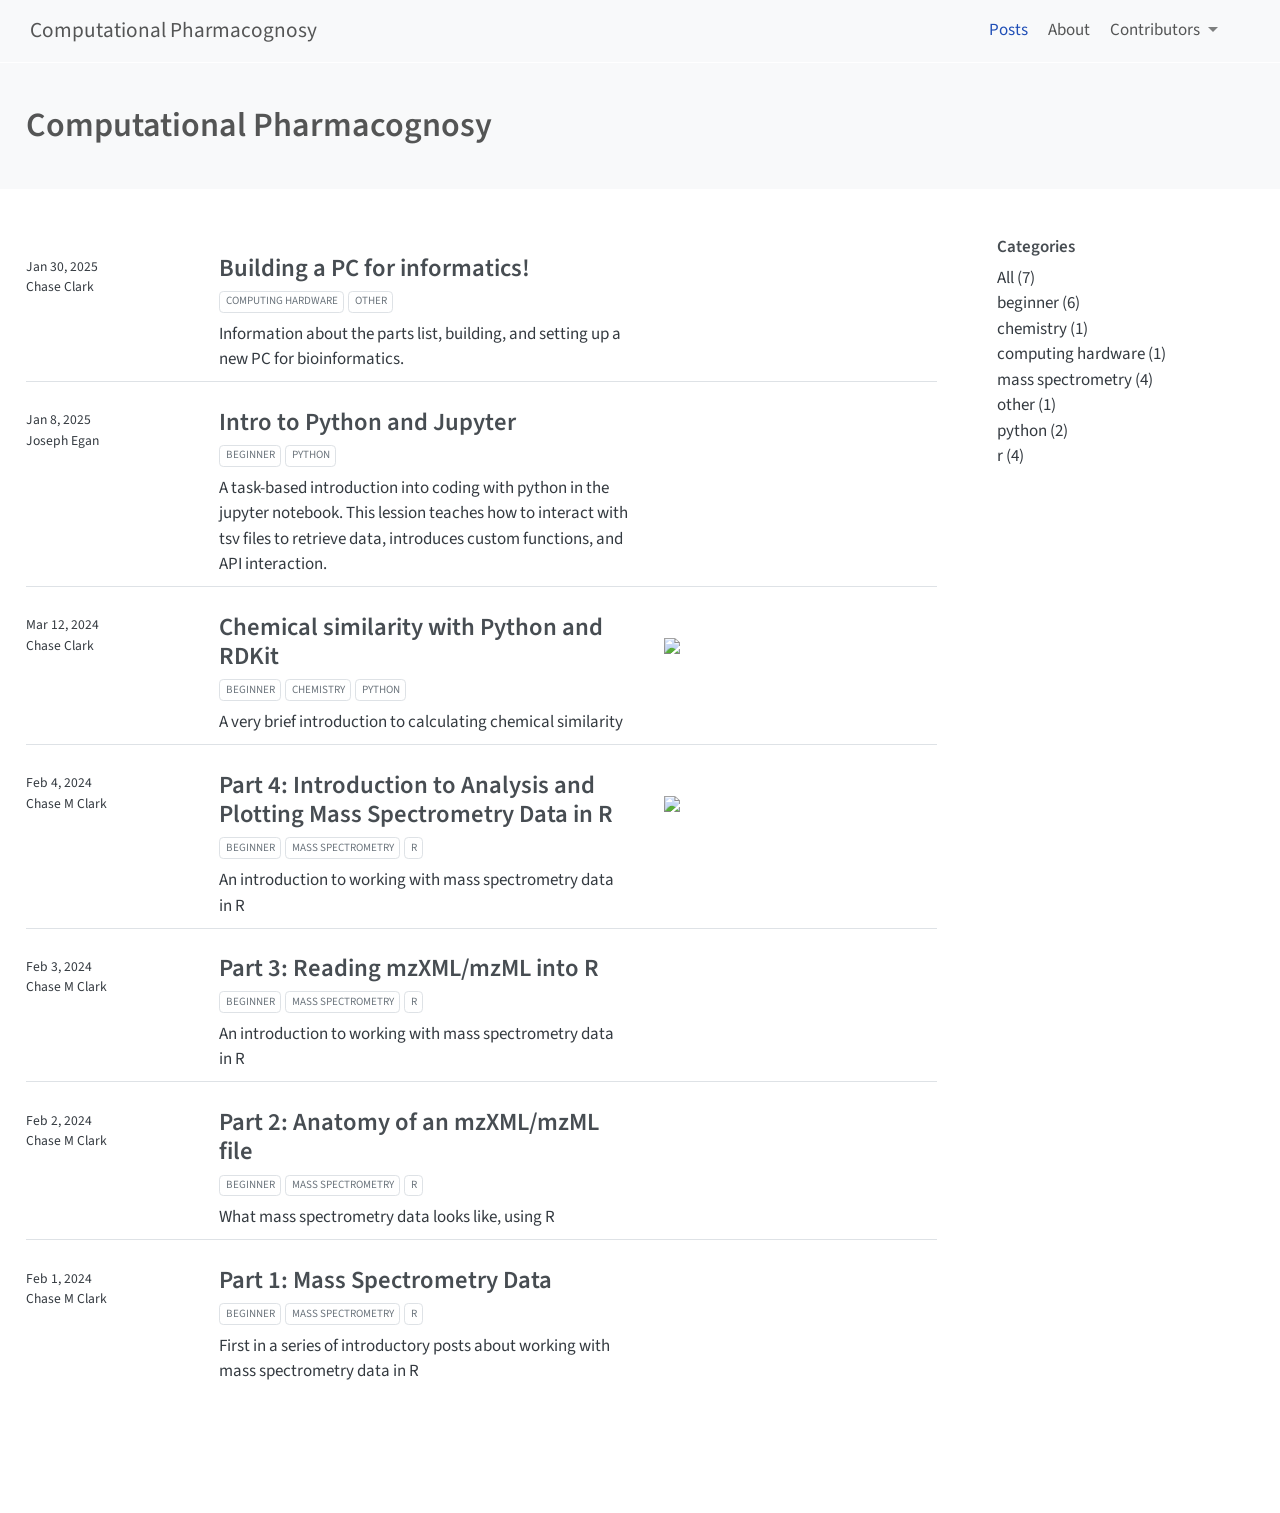
==== index.html @ 0aabd6f5 "Built site for gh-pages" ====
<!DOCTYPE html>
<html xmlns="http://www.w3.org/1999/xhtml" lang="en" xml:lang="en"><head>

<meta charset="utf-8">
<meta name="generator" content="quarto-1.4.533">

<meta name="viewport" content="width=device-width, initial-scale=1.0, user-scalable=yes">


<title>Computational Pharmacognosy</title>
<style>
code{white-space: pre-wrap;}
span.smallcaps{font-variant: small-caps;}
div.columns{display: flex; gap: min(4vw, 1.5em);}
div.column{flex: auto; overflow-x: auto;}
div.hanging-indent{margin-left: 1.5em; text-indent: -1.5em;}
ul.task-list{list-style: none;}
ul.task-list li input[type="checkbox"] {
  width: 0.8em;
  margin: 0 0.8em 0.2em -1em; /* quarto-specific, see https://github.com/quarto-dev/quarto-cli/issues/4556 */ 
  vertical-align: middle;
}
</style>


<script src="site_libs/quarto-nav/quarto-nav.js"></script>
<script src="site_libs/quarto-nav/headroom.min.js"></script>
<script src="site_libs/clipboard/clipboard.min.js"></script>
<script src="site_libs/quarto-search/autocomplete.umd.js"></script>
<script src="site_libs/quarto-search/fuse.min.js"></script>
<script src="site_libs/quarto-search/quarto-search.js"></script>
<meta name="quarto:offset" content="./">
<script src="site_libs/quarto-listing/list.min.js"></script>
<script src="site_libs/quarto-listing/quarto-listing.js"></script>
<script src="site_libs/quarto-html/quarto.js"></script>
<script src="site_libs/quarto-html/popper.min.js"></script>
<script src="site_libs/quarto-html/tippy.umd.min.js"></script>
<script src="site_libs/quarto-html/anchor.min.js"></script>
<link href="site_libs/quarto-html/tippy.css" rel="stylesheet">
<link href="site_libs/quarto-html/quarto-syntax-highlighting.css" rel="stylesheet" id="quarto-text-highlighting-styles">
<script src="site_libs/bootstrap/bootstrap.min.js"></script>
<link href="site_libs/bootstrap/bootstrap-icons.css" rel="stylesheet">
<link href="site_libs/bootstrap/bootstrap.min.css" rel="stylesheet" id="quarto-bootstrap" data-mode="light">
<script id="quarto-search-options" type="application/json">{
  "location": "navbar",
  "copy-button": false,
  "collapse-after": 3,
  "panel-placement": "end",
  "type": "overlay",
  "limit": 50,
  "keyboard-shortcut": [
    "f",
    "/",
    "s"
  ],
  "show-item-context": false,
  "language": {
    "search-no-results-text": "No results",
    "search-matching-documents-text": "matching documents",
    "search-copy-link-title": "Copy link to search",
    "search-hide-matches-text": "Hide additional matches",
    "search-more-match-text": "more match in this document",
    "search-more-matches-text": "more matches in this document",
    "search-clear-button-title": "Clear",
    "search-text-placeholder": "",
    "search-detached-cancel-button-title": "Cancel",
    "search-submit-button-title": "Submit",
    "search-label": "Search"
  }
}</script>
<script>

  window.document.addEventListener("DOMContentLoaded", function (_event) {
    const listingTargetEl = window.document.querySelector('#listing-listing .list');
    if (!listingTargetEl) {
      // No listing discovered, do not attach.
      return; 
    }

    const options = {
      valueNames: ['listing-date','listing-title','listing-author','listing-image','listing-description','listing-categories',{ data: ['index'] },{ data: ['categories'] },{ data: ['listing-date-sort'] },{ data: ['listing-file-modified-sort'] }],
      
      searchColumns: ["listing-date","listing-title","listing-author","listing-image","listing-description","listing-categories"],
    };

    window['quarto-listings'] = window['quarto-listings'] || {};
    window['quarto-listings']['listing-listing'] = new List('listing-listing', options);

    if (window['quarto-listing-loaded']) {
      window['quarto-listing-loaded']();
    }
  });

  window.addEventListener('hashchange',() => {
    if (window['quarto-listing-loaded']) {
      window['quarto-listing-loaded']();
    }
  })
  </script>
<script async="" src="https://www.googletagmanager.com/gtag/js?id=G-R3J5ZWX2XP"></script>

<script type="text/javascript">

window.dataLayer = window.dataLayer || [];
function gtag(){dataLayer.push(arguments);}
gtag('js', new Date());
gtag('config', 'G-R3J5ZWX2XP', { 'anonymize_ip': true});
</script>

  <script src="https://polyfill.io/v3/polyfill.min.js?features=es6"></script>
  <script src="https://cdn.jsdelivr.net/npm/mathjax@3/es5/tex-chtml-full.js" type="text/javascript"></script>

<script type="text/javascript">
const typesetMath = (el) => {
  if (window.MathJax) {
    // MathJax Typeset
    window.MathJax.typeset([el]);
  } else if (window.katex) {
    // KaTeX Render
    var mathElements = el.getElementsByClassName("math");
    var macros = [];
    for (var i = 0; i < mathElements.length; i++) {
      var texText = mathElements[i].firstChild;
      if (mathElements[i].tagName == "SPAN") {
        window.katex.render(texText.data, mathElements[i], {
          displayMode: mathElements[i].classList.contains('display'),
          throwOnError: false,
          macros: macros,
          fleqn: false
        });
      }
    }
  }
}
window.Quarto = {
  typesetMath
};
</script>

<link rel="stylesheet" href="styles.css">
</head>

<body class="nav-fixed">

<div id="quarto-search-results"></div>
  <header id="quarto-header" class="headroom fixed-top quarto-banner">
    <nav class="navbar navbar-expand-lg " data-bs-theme="dark">
      <div class="navbar-container container-fluid">
      <div class="navbar-brand-container mx-auto">
    <a class="navbar-brand" href="./index.html">
    <span class="navbar-title">Computational Pharmacognosy</span>
    </a>
  </div>
            <div id="quarto-search" class="" title="Search"></div>
          <button class="navbar-toggler" type="button" data-bs-toggle="collapse" data-bs-target="#navbarCollapse" aria-controls="navbarCollapse" aria-expanded="false" aria-label="Toggle navigation" onclick="if (window.quartoToggleHeadroom) { window.quartoToggleHeadroom(); }">
  <span class="navbar-toggler-icon"></span>
</button>
          <div class="collapse navbar-collapse" id="navbarCollapse">
            <ul class="navbar-nav navbar-nav-scroll ms-auto">
  <li class="nav-item">
    <a class="nav-link active" href="./index.html" aria-current="page"> 
<span class="menu-text">Posts</span></a>
  </li>  
  <li class="nav-item">
    <a class="nav-link" href="./about/about.html"> 
<span class="menu-text">About</span></a>
  </li>  
  <li class="nav-item dropdown ">
    <a class="nav-link dropdown-toggle" href="#" id="nav-menu-contributors" role="button" data-bs-toggle="dropdown" aria-expanded="false">
 <span class="menu-text">Contributors</span>
    </a>
    <ul class="dropdown-menu dropdown-menu-end" aria-labelledby="nav-menu-contributors">    
        <li>
    <a class="dropdown-item" href="./contributors/chase/chase.html">
 <span class="dropdown-text">Chase</span></a>
  </li>  
        <li>
    <a class="dropdown-item" href="./contributors/joe/joe.html">
 <span class="dropdown-text">Joe</span></a>
  </li>  
    </ul>
  </li>
  <li class="nav-item compact">
    <a class="nav-link" href="https://github.com/Code4NP/code4np.github.io"> <i class="bi bi-github" role="img">
</i> 
<span class="menu-text"></span></a>
  </li>  
</ul>
          </div> <!-- /navcollapse -->
          <div class="quarto-navbar-tools">
</div>
      </div> <!-- /container-fluid -->
    </nav>
</header>
<!-- content -->
<header id="title-block-header" class="quarto-title-block default page-columns page-full">
  <div class="quarto-title-banner page-columns page-full">
    <div class="quarto-title column-page-left">
      <h1 class="title">Computational Pharmacognosy</h1>
                      </div>
  </div>
    
  
  <div class="quarto-title-meta column-page-left">

      
    
      
    </div>
    
  
  </header><div id="quarto-content" class="quarto-container page-columns page-rows-contents page-layout-full page-navbar">
<!-- sidebar -->
<!-- margin-sidebar -->
    <div id="quarto-margin-sidebar" class="sidebar margin-sidebar">
        
    <h5 class="quarto-listing-category-title">Categories</h5><div class="quarto-listing-category category-default"><div class="category" data-category="">All <span class="quarto-category-count">(7)</span></div><div class="category" data-category="beginner">beginner <span class="quarto-category-count">(6)</span></div><div class="category" data-category="chemistry">chemistry <span class="quarto-category-count">(1)</span></div><div class="category" data-category="computing hardware">computing hardware <span class="quarto-category-count">(1)</span></div><div class="category" data-category="mass spectrometry">mass spectrometry <span class="quarto-category-count">(4)</span></div><div class="category" data-category="other">other <span class="quarto-category-count">(1)</span></div><div class="category" data-category="python">python <span class="quarto-category-count">(2)</span></div><div class="category" data-category="r">r <span class="quarto-category-count">(4)</span></div></div></div>
<!-- main -->
<main class="content quarto-banner-title-block column-page-left" id="quarto-document-content">









<div class="quarto-listing quarto-listing-container-default" id="listing-listing">
<div class="list quarto-listing-default">
<div class="quarto-post image-right" data-index="0" data-categories="computing hardware,other" data-listing-date-sort="1738195200000" data-listing-file-modified-sort="1780934603915" data-listing-date-modified-sort="NaN" data-listing-reading-time-sort="5" data-listing-word-count-sort="966">
<div class="thumbnail">
<p><a href="./posts/building_a_workstation_pc/index.html" class="no-external"></a></p><a href="./posts/building_a_workstation_pc/index.html" class="no-external">
<div class="listing-item-img-placeholder card-img-top" >&nbsp;</div>
</a><p><a href="./posts/building_a_workstation_pc/index.html" class="no-external"></a></p>
</div>
<div class="body">
<h3 class="no-anchor listing-title">
<a href="./posts/building_a_workstation_pc/index.html" class="no-external">Building a PC for informatics!</a>
</h3>
<div class="listing-subtitle">
<a href="./posts/building_a_workstation_pc/index.html" class="no-external"></a>
</div>
<div class="listing-categories">
<div class="listing-category" onclick="window.quartoListingCategory('computing hardware'); return false;">
computing hardware
</div>
<div class="listing-category" onclick="window.quartoListingCategory('other'); return false;">
other
</div>
</div>
<div class="listing-description">
<a href="./posts/building_a_workstation_pc/index.html" class="no-external">Information about the parts list, building, and setting up a new PC for bioinformatics.</a>
</div>
</div>
<div class="metadata">
<a href="./posts/building_a_workstation_pc/index.html" class="no-external">
<div class="listing-date">
Jan 30, 2025
</div>
<div class="listing-author">
Chase Clark
</div>
</a>
</div>
</div>
<div class="quarto-post image-right" data-index="1" data-categories="beginner,python" data-listing-date-sort="1736294400000" data-listing-file-modified-sort="1780934604050" data-listing-date-modified-sort="NaN" data-listing-reading-time-sort="13" data-listing-word-count-sort="2438">
<div class="thumbnail">
<p><a href="./posts/intro_to_python_and_jupyter/index.html" class="no-external"></a></p><a href="./posts/intro_to_python_and_jupyter/index.html" class="no-external">
<div class="listing-item-img-placeholder card-img-top" >&nbsp;</div>
</a><p><a href="./posts/intro_to_python_and_jupyter/index.html" class="no-external"></a></p>
</div>
<div class="body">
<h3 class="no-anchor listing-title">
<a href="./posts/intro_to_python_and_jupyter/index.html" class="no-external">Intro to Python and Jupyter</a>
</h3>
<div class="listing-subtitle">
<a href="./posts/intro_to_python_and_jupyter/index.html" class="no-external"></a>
</div>
<div class="listing-categories">
<div class="listing-category" onclick="window.quartoListingCategory('beginner'); return false;">
beginner
</div>
<div class="listing-category" onclick="window.quartoListingCategory('python'); return false;">
python
</div>
</div>
<div class="listing-description">
<a href="./posts/intro_to_python_and_jupyter/index.html" class="no-external">A task-based introduction into coding with python in the jupyter notebook. This lession teaches how to interact with tsv files to retrieve data, introduces custom functions, and API interaction.</a>
</div>
</div>
<div class="metadata">
<a href="./posts/intro_to_python_and_jupyter/index.html" class="no-external">
<div class="listing-date">
Jan 8, 2025
</div>
<div class="listing-author">
Joseph Egan
</div>
</a>
</div>
</div>
<div class="quarto-post image-right" data-index="2" data-categories="beginner,chemistry,python" data-listing-date-sort="1710201600000" data-listing-file-modified-sort="1780934603915" data-listing-date-modified-sort="NaN" data-listing-reading-time-sort="4" data-listing-word-count-sort="760">
<div class="thumbnail">
<p><a href="./posts/chemsim_2024_02_28/index.html" class="no-external"></a></p><a href="./posts/chemsim_2024_02_28/index.html" class="no-external">
<p class="card-img-top"><img src="posts/chemsim_2024_02_28/index_files/figure-html/cell-20-output-1.png"  class="thumbnail-image card-img"/></p>
</a><p><a href="./posts/chemsim_2024_02_28/index.html" class="no-external"></a></p>
</div>
<div class="body">
<h3 class="no-anchor listing-title">
<a href="./posts/chemsim_2024_02_28/index.html" class="no-external">Chemical similarity with Python and RDKit</a>
</h3>
<div class="listing-subtitle">
<a href="./posts/chemsim_2024_02_28/index.html" class="no-external"></a>
</div>
<div class="listing-categories">
<div class="listing-category" onclick="window.quartoListingCategory('beginner'); return false;">
beginner
</div>
<div class="listing-category" onclick="window.quartoListingCategory('chemistry'); return false;">
chemistry
</div>
<div class="listing-category" onclick="window.quartoListingCategory('python'); return false;">
python
</div>
</div>
<div class="listing-description">
<a href="./posts/chemsim_2024_02_28/index.html" class="no-external">A very brief introduction to calculating chemical similarity</a>
</div>
</div>
<div class="metadata">
<a href="./posts/chemsim_2024_02_28/index.html" class="no-external">
<div class="listing-date">
Mar 12, 2024
</div>
<div class="listing-author">
Chase Clark
</div>
</a>
</div>
</div>
<div class="quarto-post image-right" data-index="3" data-categories="beginner,mass spectrometry,r" data-listing-date-sort="1707004800000" data-listing-file-modified-sort="1780934603919" data-listing-date-modified-sort="NaN" data-listing-reading-time-sort="12" data-listing-word-count-sort="2239">
<div class="thumbnail">
<p><a href="./posts/intro_to_mass_spec/4_reanalysis/index.html" class="no-external"></a></p><a href="./posts/intro_to_mass_spec/4_reanalysis/index.html" class="no-external">
<p class="card-img-top"><img src="posts/intro_to_mass_spec/4_reanalysis/index_files/figure-html/unnamed-chunk-7-1.png"  class="thumbnail-image card-img"/></p>
</a><p><a href="./posts/intro_to_mass_spec/4_reanalysis/index.html" class="no-external"></a></p>
</div>
<div class="body">
<h3 class="no-anchor listing-title">
<a href="./posts/intro_to_mass_spec/4_reanalysis/index.html" class="no-external">Part 4: Introduction to Analysis and Plotting Mass Spectrometry Data in R</a>
</h3>
<div class="listing-subtitle">
<a href="./posts/intro_to_mass_spec/4_reanalysis/index.html" class="no-external"></a>
</div>
<div class="listing-categories">
<div class="listing-category" onclick="window.quartoListingCategory('beginner'); return false;">
beginner
</div>
<div class="listing-category" onclick="window.quartoListingCategory('mass spectrometry'); return false;">
mass spectrometry
</div>
<div class="listing-category" onclick="window.quartoListingCategory('r'); return false;">
r
</div>
</div>
<div class="listing-description">
<a href="./posts/intro_to_mass_spec/4_reanalysis/index.html" class="no-external">An introduction to working with mass spectrometry data in R</a>
</div>
</div>
<div class="metadata">
<a href="./posts/intro_to_mass_spec/4_reanalysis/index.html" class="no-external">
<div class="listing-date">
Feb 4, 2024
</div>
<div class="listing-author">
Chase M Clark
</div>
</a>
</div>
</div>
<div class="quarto-post image-right" data-index="4" data-categories="beginner,mass spectrometry,r" data-listing-date-sort="1706918400000" data-listing-file-modified-sort="1780934603918" data-listing-date-modified-sort="NaN" data-listing-reading-time-sort="7" data-listing-word-count-sort="1203">
<div class="thumbnail">
<p><a href="./posts/intro_to_mass_spec/3_spectra/index.html" class="no-external"></a></p><a href="./posts/intro_to_mass_spec/3_spectra/index.html" class="no-external">
<div class="listing-item-img-placeholder card-img-top" >&nbsp;</div>
</a><p><a href="./posts/intro_to_mass_spec/3_spectra/index.html" class="no-external"></a></p>
</div>
<div class="body">
<h3 class="no-anchor listing-title">
<a href="./posts/intro_to_mass_spec/3_spectra/index.html" class="no-external">Part 3: Reading mzXML/mzML into R</a>
</h3>
<div class="listing-subtitle">
<a href="./posts/intro_to_mass_spec/3_spectra/index.html" class="no-external"></a>
</div>
<div class="listing-categories">
<div class="listing-category" onclick="window.quartoListingCategory('beginner'); return false;">
beginner
</div>
<div class="listing-category" onclick="window.quartoListingCategory('mass spectrometry'); return false;">
mass spectrometry
</div>
<div class="listing-category" onclick="window.quartoListingCategory('r'); return false;">
r
</div>
</div>
<div class="listing-description">
<a href="./posts/intro_to_mass_spec/3_spectra/index.html" class="no-external">An introduction to working with mass spectrometry data in R</a>
</div>
</div>
<div class="metadata">
<a href="./posts/intro_to_mass_spec/3_spectra/index.html" class="no-external">
<div class="listing-date">
Feb 3, 2024
</div>
<div class="listing-author">
Chase M Clark
</div>
</a>
</div>
</div>
<div class="quarto-post image-right" data-index="5" data-categories="beginner,mass spectrometry,r" data-listing-date-sort="1706832000000" data-listing-file-modified-sort="1780934603918" data-listing-date-modified-sort="NaN" data-listing-reading-time-sort="6" data-listing-word-count-sort="1025">
<div class="thumbnail">
<p><a href="./posts/intro_to_mass_spec/2_mzml/index.html" class="no-external"></a></p><a href="./posts/intro_to_mass_spec/2_mzml/index.html" class="no-external">
<div class="listing-item-img-placeholder card-img-top" >&nbsp;</div>
</a><p><a href="./posts/intro_to_mass_spec/2_mzml/index.html" class="no-external"></a></p>
</div>
<div class="body">
<h3 class="no-anchor listing-title">
<a href="./posts/intro_to_mass_spec/2_mzml/index.html" class="no-external">Part 2: Anatomy of an mzXML/mzML file</a>
</h3>
<div class="listing-subtitle">
<a href="./posts/intro_to_mass_spec/2_mzml/index.html" class="no-external"></a>
</div>
<div class="listing-categories">
<div class="listing-category" onclick="window.quartoListingCategory('beginner'); return false;">
beginner
</div>
<div class="listing-category" onclick="window.quartoListingCategory('mass spectrometry'); return false;">
mass spectrometry
</div>
<div class="listing-category" onclick="window.quartoListingCategory('r'); return false;">
r
</div>
</div>
<div class="listing-description">
<a href="./posts/intro_to_mass_spec/2_mzml/index.html" class="no-external">What mass spectrometry data looks like, using R</a>
</div>
</div>
<div class="metadata">
<a href="./posts/intro_to_mass_spec/2_mzml/index.html" class="no-external">
<div class="listing-date">
Feb 2, 2024
</div>
<div class="listing-author">
Chase M Clark
</div>
</a>
</div>
</div>
<div class="quarto-post image-right" data-index="6" data-categories="beginner,mass spectrometry,r" data-listing-date-sort="1706745600000" data-listing-file-modified-sort="1780934603917" data-listing-date-modified-sort="NaN" data-listing-reading-time-sort="5" data-listing-word-count-sort="863">
<div class="thumbnail">
<p><a href="./posts/intro_to_mass_spec/1_intro/index.html" class="no-external"></a></p><a href="./posts/intro_to_mass_spec/1_intro/index.html" class="no-external">
<div class="listing-item-img-placeholder card-img-top" >&nbsp;</div>
</a><p><a href="./posts/intro_to_mass_spec/1_intro/index.html" class="no-external"></a></p>
</div>
<div class="body">
<h3 class="no-anchor listing-title">
<a href="./posts/intro_to_mass_spec/1_intro/index.html" class="no-external">Part 1: Mass Spectrometry Data</a>
</h3>
<div class="listing-subtitle">
<a href="./posts/intro_to_mass_spec/1_intro/index.html" class="no-external"></a>
</div>
<div class="listing-categories">
<div class="listing-category" onclick="window.quartoListingCategory('beginner'); return false;">
beginner
</div>
<div class="listing-category" onclick="window.quartoListingCategory('mass spectrometry'); return false;">
mass spectrometry
</div>
<div class="listing-category" onclick="window.quartoListingCategory('r'); return false;">
r
</div>
</div>
<div class="listing-description">
<a href="./posts/intro_to_mass_spec/1_intro/index.html" class="no-external">First in a series of introductory posts about working with mass spectrometry data in R</a>
</div>
</div>
<div class="metadata">
<a href="./posts/intro_to_mass_spec/1_intro/index.html" class="no-external">
<div class="listing-date">
Feb 1, 2024
</div>
<div class="listing-author">
Chase M Clark
</div>
</a>
</div>
</div>
</div>
<div class="listing-no-matching d-none">
No matching items
</div>
</div></main> <!-- /main -->
<script id="quarto-html-after-body" type="application/javascript">
window.document.addEventListener("DOMContentLoaded", function (event) {
  const toggleBodyColorMode = (bsSheetEl) => {
    const mode = bsSheetEl.getAttribute("data-mode");
    const bodyEl = window.document.querySelector("body");
    if (mode === "dark") {
      bodyEl.classList.add("quarto-dark");
      bodyEl.classList.remove("quarto-light");
    } else {
      bodyEl.classList.add("quarto-light");
      bodyEl.classList.remove("quarto-dark");
    }
  }
  const toggleBodyColorPrimary = () => {
    const bsSheetEl = window.document.querySelector("link#quarto-bootstrap");
    if (bsSheetEl) {
      toggleBodyColorMode(bsSheetEl);
    }
  }
  toggleBodyColorPrimary();  
  const icon = "";
  const anchorJS = new window.AnchorJS();
  anchorJS.options = {
    placement: 'right',
    icon: icon
  };
  anchorJS.add('.anchored');
  const isCodeAnnotation = (el) => {
    for (const clz of el.classList) {
      if (clz.startsWith('code-annotation-')) {                     
        return true;
      }
    }
    return false;
  }
  const clipboard = new window.ClipboardJS('.code-copy-button', {
    text: function(trigger) {
      const codeEl = trigger.previousElementSibling.cloneNode(true);
      for (const childEl of codeEl.children) {
        if (isCodeAnnotation(childEl)) {
          childEl.remove();
        }
      }
      return codeEl.innerText;
    }
  });
  clipboard.on('success', function(e) {
    // button target
    const button = e.trigger;
    // don't keep focus
    button.blur();
    // flash "checked"
    button.classList.add('code-copy-button-checked');
    var currentTitle = button.getAttribute("title");
    button.setAttribute("title", "Copied!");
    let tooltip;
    if (window.bootstrap) {
      button.setAttribute("data-bs-toggle", "tooltip");
      button.setAttribute("data-bs-placement", "left");
      button.setAttribute("data-bs-title", "Copied!");
      tooltip = new bootstrap.Tooltip(button, 
        { trigger: "manual", 
          customClass: "code-copy-button-tooltip",
          offset: [0, -8]});
      tooltip.show();    
    }
    setTimeout(function() {
      if (tooltip) {
        tooltip.hide();
        button.removeAttribute("data-bs-title");
        button.removeAttribute("data-bs-toggle");
        button.removeAttribute("data-bs-placement");
      }
      button.setAttribute("title", currentTitle);
      button.classList.remove('code-copy-button-checked');
    }, 1000);
    // clear code selection
    e.clearSelection();
  });
  function tippyHover(el, contentFn, onTriggerFn, onUntriggerFn) {
    const config = {
      allowHTML: true,
      maxWidth: 500,
      delay: 100,
      arrow: false,
      appendTo: function(el) {
          return el.parentElement;
      },
      interactive: true,
      interactiveBorder: 10,
      theme: 'quarto',
      placement: 'bottom-start',
    };
    if (contentFn) {
      config.content = contentFn;
    }
    if (onTriggerFn) {
      config.onTrigger = onTriggerFn;
    }
    if (onUntriggerFn) {
      config.onUntrigger = onUntriggerFn;
    }
    window.tippy(el, config); 
  }
  const noterefs = window.document.querySelectorAll('a[role="doc-noteref"]');
  for (var i=0; i<noterefs.length; i++) {
    const ref = noterefs[i];
    tippyHover(ref, function() {
      // use id or data attribute instead here
      let href = ref.getAttribute('data-footnote-href') || ref.getAttribute('href');
      try { href = new URL(href).hash; } catch {}
      const id = href.replace(/^#\/?/, "");
      const note = window.document.getElementById(id);
      return note.innerHTML;
    });
  }
  const xrefs = window.document.querySelectorAll('a.quarto-xref');
  const processXRef = (id, note) => {
    // Strip column container classes
    const stripColumnClz = (el) => {
      el.classList.remove("page-full", "page-columns");
      if (el.children) {
        for (const child of el.children) {
          stripColumnClz(child);
        }
      }
    }
    stripColumnClz(note)
    if (id === null || id.startsWith('sec-')) {
      // Special case sections, only their first couple elements
      const container = document.createElement("div");
      if (note.children && note.children.length > 2) {
        container.appendChild(note.children[0].cloneNode(true));
        for (let i = 1; i < note.children.length; i++) {
          const child = note.children[i];
          if (child.tagName === "P" && child.innerText === "") {
            continue;
          } else {
            container.appendChild(child.cloneNode(true));
            break;
          }
        }
        if (window.Quarto?.typesetMath) {
          window.Quarto.typesetMath(container);
        }
        return container.innerHTML
      } else {
        if (window.Quarto?.typesetMath) {
          window.Quarto.typesetMath(note);
        }
        return note.innerHTML;
      }
    } else {
      // Remove any anchor links if they are present
      const anchorLink = note.querySelector('a.anchorjs-link');
      if (anchorLink) {
        anchorLink.remove();
      }
      if (window.Quarto?.typesetMath) {
        window.Quarto.typesetMath(note);
      }
      return note.innerHTML;
    }
  }
  for (var i=0; i<xrefs.length; i++) {
    const xref = xrefs[i];
    tippyHover(xref, undefined, function(instance) {
      instance.disable();
      let url = xref.getAttribute('href');
      let hash = undefined; 
      if (url.startsWith('#')) {
        hash = url;
      } else {
        try { hash = new URL(url).hash; } catch {}
      }
      if (hash) {
        const id = hash.replace(/^#\/?/, "");
        const note = window.document.getElementById(id);
        if (note !== null) {
          try {
            const html = processXRef(id, note.cloneNode(true));
            instance.setContent(html);
          } finally {
            instance.enable();
            instance.show();
          }
        } else {
          // See if we can fetch this
          fetch(url.split('#')[0])
          .then(res => res.text())
          .then(html => {
            const parser = new DOMParser();
            const htmlDoc = parser.parseFromString(html, "text/html");
            const note = htmlDoc.getElementById(id);
            if (note !== null) {
              const html = processXRef(id, note);
              instance.setContent(html);
            } 
          }).finally(() => {
            instance.enable();
            instance.show();
          });
        }
      } else {
        // See if we can fetch a full url (with no hash to target)
        // This is a special case and we should probably do some content thinning / targeting
        fetch(url)
        .then(res => res.text())
        .then(html => {
          const parser = new DOMParser();
          const htmlDoc = parser.parseFromString(html, "text/html");
          const note = htmlDoc.querySelector('main.content');
          if (note !== null) {
            // This should only happen for chapter cross references
            // (since there is no id in the URL)
            // remove the first header
            if (note.children.length > 0 && note.children[0].tagName === "HEADER") {
              note.children[0].remove();
            }
            const html = processXRef(null, note);
            instance.setContent(html);
          } 
        }).finally(() => {
          instance.enable();
          instance.show();
        });
      }
    }, function(instance) {
    });
  }
      let selectedAnnoteEl;
      const selectorForAnnotation = ( cell, annotation) => {
        let cellAttr = 'data-code-cell="' + cell + '"';
        let lineAttr = 'data-code-annotation="' +  annotation + '"';
        const selector = 'span[' + cellAttr + '][' + lineAttr + ']';
        return selector;
      }
      const selectCodeLines = (annoteEl) => {
        const doc = window.document;
        const targetCell = annoteEl.getAttribute("data-target-cell");
        const targetAnnotation = annoteEl.getAttribute("data-target-annotation");
        const annoteSpan = window.document.querySelector(selectorForAnnotation(targetCell, targetAnnotation));
        const lines = annoteSpan.getAttribute("data-code-lines").split(",");
        const lineIds = lines.map((line) => {
          return targetCell + "-" + line;
        })
        let top = null;
        let height = null;
        let parent = null;
        if (lineIds.length > 0) {
            //compute the position of the single el (top and bottom and make a div)
            const el = window.document.getElementById(lineIds[0]);
            top = el.offsetTop;
            height = el.offsetHeight;
            parent = el.parentElement.parentElement;
          if (lineIds.length > 1) {
            const lastEl = window.document.getElementById(lineIds[lineIds.length - 1]);
            const bottom = lastEl.offsetTop + lastEl.offsetHeight;
            height = bottom - top;
          }
          if (top !== null && height !== null && parent !== null) {
            // cook up a div (if necessary) and position it 
            let div = window.document.getElementById("code-annotation-line-highlight");
            if (div === null) {
              div = window.document.createElement("div");
              div.setAttribute("id", "code-annotation-line-highlight");
              div.style.position = 'absolute';
              parent.appendChild(div);
            }
            div.style.top = top - 2 + "px";
            div.style.height = height + 4 + "px";
            div.style.left = 0;
            let gutterDiv = window.document.getElementById("code-annotation-line-highlight-gutter");
            if (gutterDiv === null) {
              gutterDiv = window.document.createElement("div");
              gutterDiv.setAttribute("id", "code-annotation-line-highlight-gutter");
              gutterDiv.style.position = 'absolute';
              const codeCell = window.document.getElementById(targetCell);
              const gutter = codeCell.querySelector('.code-annotation-gutter');
              gutter.appendChild(gutterDiv);
            }
            gutterDiv.style.top = top - 2 + "px";
            gutterDiv.style.height = height + 4 + "px";
          }
          selectedAnnoteEl = annoteEl;
        }
      };
      const unselectCodeLines = () => {
        const elementsIds = ["code-annotation-line-highlight", "code-annotation-line-highlight-gutter"];
        elementsIds.forEach((elId) => {
          const div = window.document.getElementById(elId);
          if (div) {
            div.remove();
          }
        });
        selectedAnnoteEl = undefined;
      };
        // Handle positioning of the toggle
    window.addEventListener(
      "resize",
      throttle(() => {
        elRect = undefined;
        if (selectedAnnoteEl) {
          selectCodeLines(selectedAnnoteEl);
        }
      }, 10)
    );
    function throttle(fn, ms) {
    let throttle = false;
    let timer;
      return (...args) => {
        if(!throttle) { // first call gets through
            fn.apply(this, args);
            throttle = true;
        } else { // all the others get throttled
            if(timer) clearTimeout(timer); // cancel #2
            timer = setTimeout(() => {
              fn.apply(this, args);
              timer = throttle = false;
            }, ms);
        }
      };
    }
      // Attach click handler to the DT
      const annoteDls = window.document.querySelectorAll('dt[data-target-cell]');
      for (const annoteDlNode of annoteDls) {
        annoteDlNode.addEventListener('click', (event) => {
          const clickedEl = event.target;
          if (clickedEl !== selectedAnnoteEl) {
            unselectCodeLines();
            const activeEl = window.document.querySelector('dt[data-target-cell].code-annotation-active');
            if (activeEl) {
              activeEl.classList.remove('code-annotation-active');
            }
            selectCodeLines(clickedEl);
            clickedEl.classList.add('code-annotation-active');
          } else {
            // Unselect the line
            unselectCodeLines();
            clickedEl.classList.remove('code-annotation-active');
          }
        });
      }
  const findCites = (el) => {
    const parentEl = el.parentElement;
    if (parentEl) {
      const cites = parentEl.dataset.cites;
      if (cites) {
        return {
          el,
          cites: cites.split(' ')
        };
      } else {
        return findCites(el.parentElement)
      }
    } else {
      return undefined;
    }
  };
  var bibliorefs = window.document.querySelectorAll('a[role="doc-biblioref"]');
  for (var i=0; i<bibliorefs.length; i++) {
    const ref = bibliorefs[i];
    const citeInfo = findCites(ref);
    if (citeInfo) {
      tippyHover(citeInfo.el, function() {
        var popup = window.document.createElement('div');
        citeInfo.cites.forEach(function(cite) {
          var citeDiv = window.document.createElement('div');
          citeDiv.classList.add('hanging-indent');
          citeDiv.classList.add('csl-entry');
          var biblioDiv = window.document.getElementById('ref-' + cite);
          if (biblioDiv) {
            citeDiv.innerHTML = biblioDiv.innerHTML;
          }
          popup.appendChild(citeDiv);
        });
        return popup.innerHTML;
      });
    }
  }
});
</script>
</div> <!-- /content -->




</body></html>
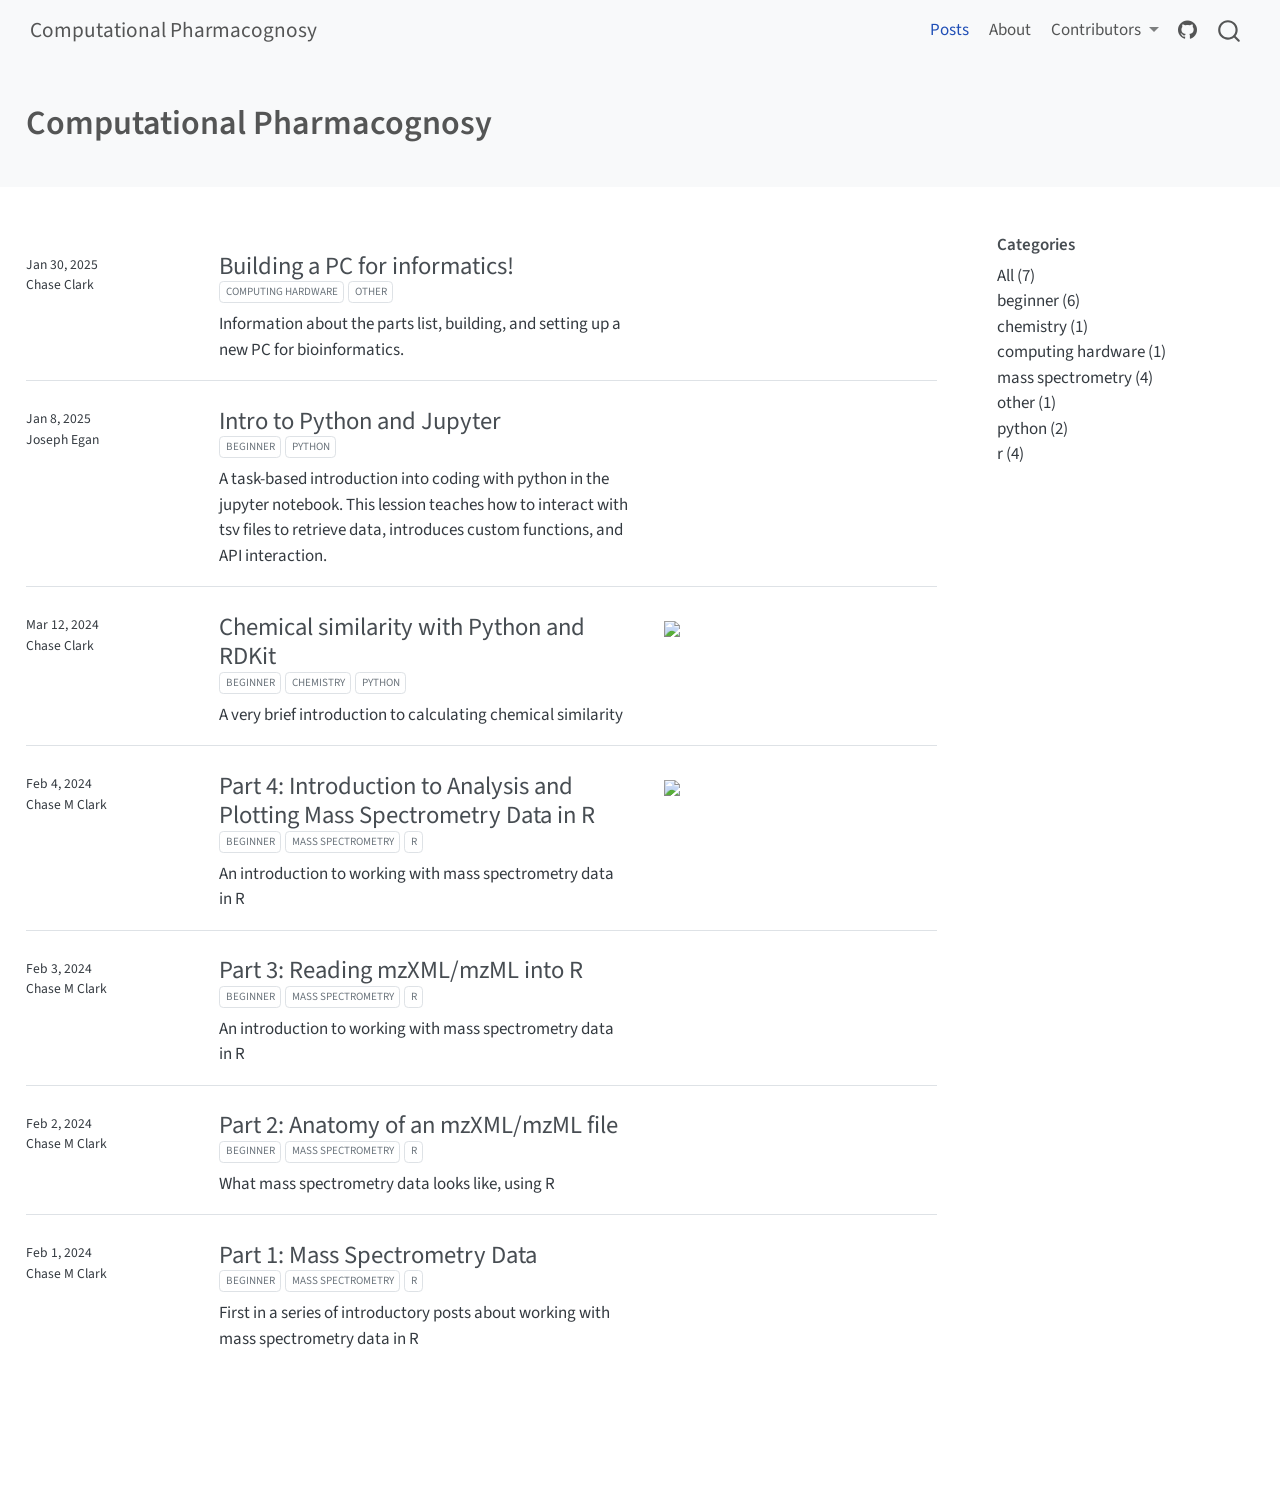
==== commit c5126b1c: "Built site for gh-pages" ====
--- a/index.html
+++ b/index.html
@@ -2,13 +2,16 @@
 <html xmlns="http://www.w3.org/1999/xhtml" lang="en" xml:lang="en"><head>
 
 <meta charset="utf-8">
-<meta name="generator" content="quarto-1.4.533">
+<meta name="generator" content="quarto-1.9.38">
 
 <meta name="viewport" content="width=device-width, initial-scale=1.0, user-scalable=yes">
 
 
 <title>Computational Pharmacognosy</title>
 <style>
+/* Default styles provided by pandoc.
+** See https://pandoc.org/MANUAL.html#variables-for-html for config info.
+*/
 code{white-space: pre-wrap;}
 span.smallcaps{font-variant: small-caps;}
 div.columns{display: flex; gap: min(4vw, 1.5em);}
@@ -32,15 +35,16 @@
 <meta name="quarto:offset" content="./">
 <script src="site_libs/quarto-listing/list.min.js"></script>
 <script src="site_libs/quarto-listing/quarto-listing.js"></script>
-<script src="site_libs/quarto-html/quarto.js"></script>
+<script src="site_libs/quarto-html/quarto.js" type="module"></script>
+<script src="site_libs/quarto-html/tabsets/tabsets.js" type="module"></script>
 <script src="site_libs/quarto-html/popper.min.js"></script>
 <script src="site_libs/quarto-html/tippy.umd.min.js"></script>
 <script src="site_libs/quarto-html/anchor.min.js"></script>
 <link href="site_libs/quarto-html/tippy.css" rel="stylesheet">
-<link href="site_libs/quarto-html/quarto-syntax-highlighting.css" rel="stylesheet" id="quarto-text-highlighting-styles">
+<link href="site_libs/quarto-html/quarto-syntax-highlighting-15634bcf2e68342d4ad2dfa704d543f6.css" rel="stylesheet" id="quarto-text-highlighting-styles">
 <script src="site_libs/bootstrap/bootstrap.min.js"></script>
 <link href="site_libs/bootstrap/bootstrap-icons.css" rel="stylesheet">
-<link href="site_libs/bootstrap/bootstrap.min.css" rel="stylesheet" id="quarto-bootstrap" data-mode="light">
+<link href="site_libs/bootstrap/bootstrap-2d57d7cf0a7a3df7d97564457ac3c80a.min.css" rel="stylesheet" append-hash="true" id="quarto-bootstrap" data-mode="light">
 <script id="quarto-search-options" type="application/json">{
   "location": "navbar",
   "copy-button": false,
@@ -107,8 +111,8 @@
 gtag('config', 'G-R3J5ZWX2XP', { 'anonymize_ip': true});
 </script>
 
-  <script src="https://polyfill.io/v3/polyfill.min.js?features=es6"></script>
-  <script src="https://cdn.jsdelivr.net/npm/mathjax@3/es5/tex-chtml-full.js" type="text/javascript"></script>
+  <script src="https://cdnjs.cloudflare.com/polyfill/v3/polyfill.min.js?features=es6"></script>
+  <script defer="" src="https://cdn.jsdelivr.net/npm/mathjax@3/es5/tex-chtml-full.js" type="text/javascript"></script>
 
 <script type="text/javascript">
 const typesetMath = (el) => {
@@ -121,7 +125,7 @@
     var macros = [];
     for (var i = 0; i < mathElements.length; i++) {
       var texText = mathElements[i].firstChild;
-      if (mathElements[i].tagName == "SPAN") {
+      if (mathElements[i].tagName == "SPAN" && texText && texText.data) {
         window.katex.render(texText.data, mathElements[i], {
           displayMode: mathElements[i].classList.contains('display'),
           throwOnError: false,
@@ -140,7 +144,7 @@
 <link rel="stylesheet" href="styles.css">
 </head>
 
-<body class="nav-fixed">
+<body class="nav-fixed quarto-light">
 
 <div id="quarto-search-results"></div>
   <header id="quarto-header" class="headroom fixed-top quarto-banner">
@@ -152,7 +156,7 @@
     </a>
   </div>
             <div id="quarto-search" class="" title="Search"></div>
-          <button class="navbar-toggler" type="button" data-bs-toggle="collapse" data-bs-target="#navbarCollapse" aria-controls="navbarCollapse" aria-expanded="false" aria-label="Toggle navigation" onclick="if (window.quartoToggleHeadroom) { window.quartoToggleHeadroom(); }">
+          <button class="navbar-toggler" type="button" data-bs-toggle="collapse" data-bs-target="#navbarCollapse" aria-controls="navbarCollapse" role="menu" aria-expanded="false" aria-label="Toggle navigation" onclick="if (window.quartoToggleHeadroom) { window.quartoToggleHeadroom(); }">
   <span class="navbar-toggler-icon"></span>
 </button>
           <div class="collapse navbar-collapse" id="navbarCollapse">
@@ -166,7 +170,7 @@
 <span class="menu-text">About</span></a>
   </li>  
   <li class="nav-item dropdown ">
-    <a class="nav-link dropdown-toggle" href="#" id="nav-menu-contributors" role="button" data-bs-toggle="dropdown" aria-expanded="false">
+    <a class="nav-link dropdown-toggle" href="#" id="nav-menu-contributors" role="link" data-bs-toggle="dropdown" aria-expanded="false">
  <span class="menu-text">Contributors</span>
     </a>
     <ul class="dropdown-menu dropdown-menu-end" aria-labelledby="nav-menu-contributors">    
@@ -187,7 +191,7 @@
   </li>  
 </ul>
           </div> <!-- /navcollapse -->
-          <div class="quarto-navbar-tools">
+            <div class="quarto-navbar-tools">
 </div>
       </div> <!-- /container-fluid -->
     </nav>
@@ -214,7 +218,7 @@
 <!-- margin-sidebar -->
     <div id="quarto-margin-sidebar" class="sidebar margin-sidebar">
         
-    <h5 class="quarto-listing-category-title">Categories</h5><div class="quarto-listing-category category-default"><div class="category" data-category="">All <span class="quarto-category-count">(7)</span></div><div class="category" data-category="beginner">beginner <span class="quarto-category-count">(6)</span></div><div class="category" data-category="chemistry">chemistry <span class="quarto-category-count">(1)</span></div><div class="category" data-category="computing hardware">computing hardware <span class="quarto-category-count">(1)</span></div><div class="category" data-category="mass spectrometry">mass spectrometry <span class="quarto-category-count">(4)</span></div><div class="category" data-category="other">other <span class="quarto-category-count">(1)</span></div><div class="category" data-category="python">python <span class="quarto-category-count">(2)</span></div><div class="category" data-category="r">r <span class="quarto-category-count">(4)</span></div></div></div>
+    <h5 class="quarto-listing-category-title">Categories</h5><div class="quarto-listing-category category-default"><div class="category" data-category="">All <span class="quarto-category-count">(7)</span></div><div class="category" data-category="YmVnaW5uZXI=">beginner <span class="quarto-category-count">(6)</span></div><div class="category" data-category="Y2hlbWlzdHJ5">chemistry <span class="quarto-category-count">(1)</span></div><div class="category" data-category="Y29tcHV0aW5nJTIwaGFyZHdhcmU=">computing hardware <span class="quarto-category-count">(1)</span></div><div class="category" data-category="bWFzcyUyMHNwZWN0cm9tZXRyeQ==">mass spectrometry <span class="quarto-category-count">(4)</span></div><div class="category" data-category="b3RoZXI=">other <span class="quarto-category-count">(1)</span></div><div class="category" data-category="cHl0aG9u">python <span class="quarto-category-count">(2)</span></div><div class="category" data-category="cg==">r <span class="quarto-category-count">(4)</span></div></div></div>
 <!-- main -->
 <main class="content quarto-banner-title-block column-page-left" id="quarto-document-content">
 
@@ -228,30 +232,26 @@
 
 <div class="quarto-listing quarto-listing-container-default" id="listing-listing">
 <div class="list quarto-listing-default">
-<div class="quarto-post image-right" data-index="0" data-categories="computing hardware,other" data-listing-date-sort="1738195200000" data-listing-file-modified-sort="1780934603915" data-listing-date-modified-sort="NaN" data-listing-reading-time-sort="5" data-listing-word-count-sort="966">
-<div class="thumbnail">
-<p><a href="./posts/building_a_workstation_pc/index.html" class="no-external"></a></p><a href="./posts/building_a_workstation_pc/index.html" class="no-external">
+<div class="quarto-post image-right" data-index="0" data-categories="Y29tcHV0aW5nJTIwaGFyZHdhcmUlMkNvdGhlcg==" data-listing-date-sort="1738195200000" data-listing-file-modified-sort="1780935112923" data-listing-date-modified-sort="NaN" data-listing-reading-time-sort="5" data-listing-word-count-sort="966">
+<div class="thumbnail"><a href="./posts/building_a_workstation_pc/index.html" class="no-external">
+
 <div class="listing-item-img-placeholder card-img-top" >&nbsp;</div>
-</a><p><a href="./posts/building_a_workstation_pc/index.html" class="no-external"></a></p>
-</div>
+
+</a></div>
 <div class="body">
 <h3 class="no-anchor listing-title">
 <a href="./posts/building_a_workstation_pc/index.html" class="no-external">Building a PC for informatics!</a>
 </h3>
-<div class="listing-subtitle">
-<a href="./posts/building_a_workstation_pc/index.html" class="no-external"></a>
-</div>
 <div class="listing-categories">
-<div class="listing-category" onclick="window.quartoListingCategory('computing hardware'); return false;">
-computing hardware
-</div>
-<div class="listing-category" onclick="window.quartoListingCategory('other'); return false;">
-other
-</div>
-</div>
-<div class="listing-description">
-<a href="./posts/building_a_workstation_pc/index.html" class="no-external">Information about the parts list, building, and setting up a new PC for bioinformatics.</a>
-</div>
+
+<div class="listing-category" onclick="window.quartoListingCategory('Y29tcHV0aW5nJTIwaGFyZHdhcmU='); return false;">computing hardware</div>
+
+<div class="listing-category" onclick="window.quartoListingCategory('b3RoZXI='); return false;">other</div>
+
+</div>
+<div class="delink listing-description"><a href="./posts/building_a_workstation_pc/index.html" class="no-external">
+<p>Information about the parts list, building, and setting up a new PC for bioinformatics.</p>
+</a></div>
 </div>
 <div class="metadata">
 <a href="./posts/building_a_workstation_pc/index.html" class="no-external">
@@ -264,30 +264,26 @@
 </a>
 </div>
 </div>
-<div class="quarto-post image-right" data-index="1" data-categories="beginner,python" data-listing-date-sort="1736294400000" data-listing-file-modified-sort="1780934604050" data-listing-date-modified-sort="NaN" data-listing-reading-time-sort="13" data-listing-word-count-sort="2438">
-<div class="thumbnail">
-<p><a href="./posts/intro_to_python_and_jupyter/index.html" class="no-external"></a></p><a href="./posts/intro_to_python_and_jupyter/index.html" class="no-external">
+<div class="quarto-post image-right" data-index="1" data-categories="YmVnaW5uZXIlMkNweXRob24=" data-listing-date-sort="1736294400000" data-listing-file-modified-sort="1780935113062" data-listing-date-modified-sort="NaN" data-listing-reading-time-sort="13" data-listing-word-count-sort="2438">
+<div class="thumbnail"><a href="./posts/intro_to_python_and_jupyter/index.html" class="no-external">
+
 <div class="listing-item-img-placeholder card-img-top" >&nbsp;</div>
-</a><p><a href="./posts/intro_to_python_and_jupyter/index.html" class="no-external"></a></p>
-</div>
+
+</a></div>
 <div class="body">
 <h3 class="no-anchor listing-title">
 <a href="./posts/intro_to_python_and_jupyter/index.html" class="no-external">Intro to Python and Jupyter</a>
 </h3>
-<div class="listing-subtitle">
-<a href="./posts/intro_to_python_and_jupyter/index.html" class="no-external"></a>
-</div>
 <div class="listing-categories">
-<div class="listing-category" onclick="window.quartoListingCategory('beginner'); return false;">
-beginner
-</div>
-<div class="listing-category" onclick="window.quartoListingCategory('python'); return false;">
-python
-</div>
-</div>
-<div class="listing-description">
-<a href="./posts/intro_to_python_and_jupyter/index.html" class="no-external">A task-based introduction into coding with python in the jupyter notebook. This lession teaches how to interact with tsv files to retrieve data, introduces custom functions, and API interaction.</a>
-</div>
+
+<div class="listing-category" onclick="window.quartoListingCategory('YmVnaW5uZXI='); return false;">beginner</div>
+
+<div class="listing-category" onclick="window.quartoListingCategory('cHl0aG9u'); return false;">python</div>
+
+</div>
+<div class="delink listing-description"><a href="./posts/intro_to_python_and_jupyter/index.html" class="no-external">
+<p>A task-based introduction into coding with python in the jupyter notebook. This lession teaches how to interact with tsv files to retrieve data, introduces custom functions, and API interaction.</p>
+</a></div>
 </div>
 <div class="metadata">
 <a href="./posts/intro_to_python_and_jupyter/index.html" class="no-external">
@@ -300,33 +296,28 @@
 </a>
 </div>
 </div>
-<div class="quarto-post image-right" data-index="2" data-categories="beginner,chemistry,python" data-listing-date-sort="1710201600000" data-listing-file-modified-sort="1780934603915" data-listing-date-modified-sort="NaN" data-listing-reading-time-sort="4" data-listing-word-count-sort="760">
-<div class="thumbnail">
-<p><a href="./posts/chemsim_2024_02_28/index.html" class="no-external"></a></p><a href="./posts/chemsim_2024_02_28/index.html" class="no-external">
-<p class="card-img-top"><img src="posts/chemsim_2024_02_28/index_files/figure-html/cell-20-output-1.png"  class="thumbnail-image card-img"/></p>
-</a><p><a href="./posts/chemsim_2024_02_28/index.html" class="no-external"></a></p>
-</div>
+<div class="quarto-post image-right" data-index="2" data-categories="YmVnaW5uZXIlMkNjaGVtaXN0cnklMkNweXRob24=" data-listing-date-sort="1710201600000" data-listing-file-modified-sort="1780935112923" data-listing-date-modified-sort="NaN" data-listing-reading-time-sort="4" data-listing-word-count-sort="760">
+<div class="thumbnail"><a href="./posts/chemsim_2024_02_28/index.html" class="no-external">
+
+<p class="card-img-top"><img loading='lazy' src="posts/chemsim_2024_02_28/index_files/figure-html/cell-20-output-1.png"  class="thumbnail-image card-img"/></p>
+
+</a></div>
 <div class="body">
 <h3 class="no-anchor listing-title">
 <a href="./posts/chemsim_2024_02_28/index.html" class="no-external">Chemical similarity with Python and RDKit</a>
 </h3>
-<div class="listing-subtitle">
-<a href="./posts/chemsim_2024_02_28/index.html" class="no-external"></a>
-</div>
 <div class="listing-categories">
-<div class="listing-category" onclick="window.quartoListingCategory('beginner'); return false;">
-beginner
-</div>
-<div class="listing-category" onclick="window.quartoListingCategory('chemistry'); return false;">
-chemistry
-</div>
-<div class="listing-category" onclick="window.quartoListingCategory('python'); return false;">
-python
-</div>
-</div>
-<div class="listing-description">
-<a href="./posts/chemsim_2024_02_28/index.html" class="no-external">A very brief introduction to calculating chemical similarity</a>
-</div>
+
+<div class="listing-category" onclick="window.quartoListingCategory('YmVnaW5uZXI='); return false;">beginner</div>
+
+<div class="listing-category" onclick="window.quartoListingCategory('Y2hlbWlzdHJ5'); return false;">chemistry</div>
+
+<div class="listing-category" onclick="window.quartoListingCategory('cHl0aG9u'); return false;">python</div>
+
+</div>
+<div class="delink listing-description"><a href="./posts/chemsim_2024_02_28/index.html" class="no-external">
+<p>A very brief introduction to calculating chemical similarity</p>
+</a></div>
 </div>
 <div class="metadata">
 <a href="./posts/chemsim_2024_02_28/index.html" class="no-external">
@@ -339,33 +330,28 @@
 </a>
 </div>
 </div>
-<div class="quarto-post image-right" data-index="3" data-categories="beginner,mass spectrometry,r" data-listing-date-sort="1707004800000" data-listing-file-modified-sort="1780934603919" data-listing-date-modified-sort="NaN" data-listing-reading-time-sort="12" data-listing-word-count-sort="2239">
-<div class="thumbnail">
-<p><a href="./posts/intro_to_mass_spec/4_reanalysis/index.html" class="no-external"></a></p><a href="./posts/intro_to_mass_spec/4_reanalysis/index.html" class="no-external">
-<p class="card-img-top"><img src="posts/intro_to_mass_spec/4_reanalysis/index_files/figure-html/unnamed-chunk-7-1.png"  class="thumbnail-image card-img"/></p>
-</a><p><a href="./posts/intro_to_mass_spec/4_reanalysis/index.html" class="no-external"></a></p>
-</div>
+<div class="quarto-post image-right" data-index="3" data-categories="YmVnaW5uZXIlMkNtYXNzJTIwc3BlY3Ryb21ldHJ5JTJDcg==" data-listing-date-sort="1707004800000" data-listing-file-modified-sort="1780935112927" data-listing-date-modified-sort="NaN" data-listing-reading-time-sort="12" data-listing-word-count-sort="2239">
+<div class="thumbnail"><a href="./posts/intro_to_mass_spec/4_reanalysis/index.html" class="no-external">
+
+<p class="card-img-top"><img loading='lazy' src="posts/intro_to_mass_spec/4_reanalysis/index_files/figure-html/unnamed-chunk-7-1.png"  class="thumbnail-image card-img"/></p>
+
+</a></div>
 <div class="body">
 <h3 class="no-anchor listing-title">
 <a href="./posts/intro_to_mass_spec/4_reanalysis/index.html" class="no-external">Part 4: Introduction to Analysis and Plotting Mass Spectrometry Data in R</a>
 </h3>
-<div class="listing-subtitle">
-<a href="./posts/intro_to_mass_spec/4_reanalysis/index.html" class="no-external"></a>
-</div>
 <div class="listing-categories">
-<div class="listing-category" onclick="window.quartoListingCategory('beginner'); return false;">
-beginner
-</div>
-<div class="listing-category" onclick="window.quartoListingCategory('mass spectrometry'); return false;">
-mass spectrometry
-</div>
-<div class="listing-category" onclick="window.quartoListingCategory('r'); return false;">
-r
-</div>
-</div>
-<div class="listing-description">
-<a href="./posts/intro_to_mass_spec/4_reanalysis/index.html" class="no-external">An introduction to working with mass spectrometry data in R</a>
-</div>
+
+<div class="listing-category" onclick="window.quartoListingCategory('YmVnaW5uZXI='); return false;">beginner</div>
+
+<div class="listing-category" onclick="window.quartoListingCategory('bWFzcyUyMHNwZWN0cm9tZXRyeQ=='); return false;">mass spectrometry</div>
+
+<div class="listing-category" onclick="window.quartoListingCategory('cg=='); return false;">r</div>
+
+</div>
+<div class="delink listing-description"><a href="./posts/intro_to_mass_spec/4_reanalysis/index.html" class="no-external">
+<p>An introduction to working with mass spectrometry data in R</p>
+</a></div>
 </div>
 <div class="metadata">
 <a href="./posts/intro_to_mass_spec/4_reanalysis/index.html" class="no-external">
@@ -378,33 +364,28 @@
 </a>
 </div>
 </div>
-<div class="quarto-post image-right" data-index="4" data-categories="beginner,mass spectrometry,r" data-listing-date-sort="1706918400000" data-listing-file-modified-sort="1780934603918" data-listing-date-modified-sort="NaN" data-listing-reading-time-sort="7" data-listing-word-count-sort="1203">
-<div class="thumbnail">
-<p><a href="./posts/intro_to_mass_spec/3_spectra/index.html" class="no-external"></a></p><a href="./posts/intro_to_mass_spec/3_spectra/index.html" class="no-external">
+<div class="quarto-post image-right" data-index="4" data-categories="YmVnaW5uZXIlMkNtYXNzJTIwc3BlY3Ryb21ldHJ5JTJDcg==" data-listing-date-sort="1706918400000" data-listing-file-modified-sort="1780935112926" data-listing-date-modified-sort="NaN" data-listing-reading-time-sort="7" data-listing-word-count-sort="1203">
+<div class="thumbnail"><a href="./posts/intro_to_mass_spec/3_spectra/index.html" class="no-external">
+
 <div class="listing-item-img-placeholder card-img-top" >&nbsp;</div>
-</a><p><a href="./posts/intro_to_mass_spec/3_spectra/index.html" class="no-external"></a></p>
-</div>
+
+</a></div>
 <div class="body">
 <h3 class="no-anchor listing-title">
 <a href="./posts/intro_to_mass_spec/3_spectra/index.html" class="no-external">Part 3: Reading mzXML/mzML into R</a>
 </h3>
-<div class="listing-subtitle">
-<a href="./posts/intro_to_mass_spec/3_spectra/index.html" class="no-external"></a>
-</div>
 <div class="listing-categories">
-<div class="listing-category" onclick="window.quartoListingCategory('beginner'); return false;">
-beginner
-</div>
-<div class="listing-category" onclick="window.quartoListingCategory('mass spectrometry'); return false;">
-mass spectrometry
-</div>
-<div class="listing-category" onclick="window.quartoListingCategory('r'); return false;">
-r
-</div>
-</div>
-<div class="listing-description">
-<a href="./posts/intro_to_mass_spec/3_spectra/index.html" class="no-external">An introduction to working with mass spectrometry data in R</a>
-</div>
+
+<div class="listing-category" onclick="window.quartoListingCategory('YmVnaW5uZXI='); return false;">beginner</div>
+
+<div class="listing-category" onclick="window.quartoListingCategory('bWFzcyUyMHNwZWN0cm9tZXRyeQ=='); return false;">mass spectrometry</div>
+
+<div class="listing-category" onclick="window.quartoListingCategory('cg=='); return false;">r</div>
+
+</div>
+<div class="delink listing-description"><a href="./posts/intro_to_mass_spec/3_spectra/index.html" class="no-external">
+<p>An introduction to working with mass spectrometry data in R</p>
+</a></div>
 </div>
 <div class="metadata">
 <a href="./posts/intro_to_mass_spec/3_spectra/index.html" class="no-external">
@@ -417,33 +398,28 @@
 </a>
 </div>
 </div>
-<div class="quarto-post image-right" data-index="5" data-categories="beginner,mass spectrometry,r" data-listing-date-sort="1706832000000" data-listing-file-modified-sort="1780934603918" data-listing-date-modified-sort="NaN" data-listing-reading-time-sort="6" data-listing-word-count-sort="1025">
-<div class="thumbnail">
-<p><a href="./posts/intro_to_mass_spec/2_mzml/index.html" class="no-external"></a></p><a href="./posts/intro_to_mass_spec/2_mzml/index.html" class="no-external">
+<div class="quarto-post image-right" data-index="5" data-categories="YmVnaW5uZXIlMkNtYXNzJTIwc3BlY3Ryb21ldHJ5JTJDcg==" data-listing-date-sort="1706832000000" data-listing-file-modified-sort="1780935112926" data-listing-date-modified-sort="NaN" data-listing-reading-time-sort="6" data-listing-word-count-sort="1025">
+<div class="thumbnail"><a href="./posts/intro_to_mass_spec/2_mzml/index.html" class="no-external">
+
 <div class="listing-item-img-placeholder card-img-top" >&nbsp;</div>
-</a><p><a href="./posts/intro_to_mass_spec/2_mzml/index.html" class="no-external"></a></p>
-</div>
+
+</a></div>
 <div class="body">
 <h3 class="no-anchor listing-title">
 <a href="./posts/intro_to_mass_spec/2_mzml/index.html" class="no-external">Part 2: Anatomy of an mzXML/mzML file</a>
 </h3>
-<div class="listing-subtitle">
-<a href="./posts/intro_to_mass_spec/2_mzml/index.html" class="no-external"></a>
-</div>
 <div class="listing-categories">
-<div class="listing-category" onclick="window.quartoListingCategory('beginner'); return false;">
-beginner
-</div>
-<div class="listing-category" onclick="window.quartoListingCategory('mass spectrometry'); return false;">
-mass spectrometry
-</div>
-<div class="listing-category" onclick="window.quartoListingCategory('r'); return false;">
-r
-</div>
-</div>
-<div class="listing-description">
-<a href="./posts/intro_to_mass_spec/2_mzml/index.html" class="no-external">What mass spectrometry data looks like, using R</a>
-</div>
+
+<div class="listing-category" onclick="window.quartoListingCategory('YmVnaW5uZXI='); return false;">beginner</div>
+
+<div class="listing-category" onclick="window.quartoListingCategory('bWFzcyUyMHNwZWN0cm9tZXRyeQ=='); return false;">mass spectrometry</div>
+
+<div class="listing-category" onclick="window.quartoListingCategory('cg=='); return false;">r</div>
+
+</div>
+<div class="delink listing-description"><a href="./posts/intro_to_mass_spec/2_mzml/index.html" class="no-external">
+<p>What mass spectrometry data looks like, using R</p>
+</a></div>
 </div>
 <div class="metadata">
 <a href="./posts/intro_to_mass_spec/2_mzml/index.html" class="no-external">
@@ -456,33 +432,28 @@
 </a>
 </div>
 </div>
-<div class="quarto-post image-right" data-index="6" data-categories="beginner,mass spectrometry,r" data-listing-date-sort="1706745600000" data-listing-file-modified-sort="1780934603917" data-listing-date-modified-sort="NaN" data-listing-reading-time-sort="5" data-listing-word-count-sort="863">
-<div class="thumbnail">
-<p><a href="./posts/intro_to_mass_spec/1_intro/index.html" class="no-external"></a></p><a href="./posts/intro_to_mass_spec/1_intro/index.html" class="no-external">
+<div class="quarto-post image-right" data-index="6" data-categories="YmVnaW5uZXIlMkNtYXNzJTIwc3BlY3Ryb21ldHJ5JTJDcg==" data-listing-date-sort="1706745600000" data-listing-file-modified-sort="1780935112925" data-listing-date-modified-sort="NaN" data-listing-reading-time-sort="5" data-listing-word-count-sort="863">
+<div class="thumbnail"><a href="./posts/intro_to_mass_spec/1_intro/index.html" class="no-external">
+
 <div class="listing-item-img-placeholder card-img-top" >&nbsp;</div>
-</a><p><a href="./posts/intro_to_mass_spec/1_intro/index.html" class="no-external"></a></p>
-</div>
+
+</a></div>
 <div class="body">
 <h3 class="no-anchor listing-title">
 <a href="./posts/intro_to_mass_spec/1_intro/index.html" class="no-external">Part 1: Mass Spectrometry Data</a>
 </h3>
-<div class="listing-subtitle">
-<a href="./posts/intro_to_mass_spec/1_intro/index.html" class="no-external"></a>
-</div>
 <div class="listing-categories">
-<div class="listing-category" onclick="window.quartoListingCategory('beginner'); return false;">
-beginner
-</div>
-<div class="listing-category" onclick="window.quartoListingCategory('mass spectrometry'); return false;">
-mass spectrometry
-</div>
-<div class="listing-category" onclick="window.quartoListingCategory('r'); return false;">
-r
-</div>
-</div>
-<div class="listing-description">
-<a href="./posts/intro_to_mass_spec/1_intro/index.html" class="no-external">First in a series of introductory posts about working with mass spectrometry data in R</a>
-</div>
+
+<div class="listing-category" onclick="window.quartoListingCategory('YmVnaW5uZXI='); return false;">beginner</div>
+
+<div class="listing-category" onclick="window.quartoListingCategory('bWFzcyUyMHNwZWN0cm9tZXRyeQ=='); return false;">mass spectrometry</div>
+
+<div class="listing-category" onclick="window.quartoListingCategory('cg=='); return false;">r</div>
+
+</div>
+<div class="delink listing-description"><a href="./posts/intro_to_mass_spec/1_intro/index.html" class="no-external">
+<p>First in a series of introductory posts about working with mass spectrometry data in R</p>
+</a></div>
 </div>
 <div class="metadata">
 <a href="./posts/intro_to_mass_spec/1_intro/index.html" class="no-external">
@@ -496,48 +467,61 @@
 </div>
 </div>
 </div>
-<div class="listing-no-matching d-none">
-No matching items
-</div>
+<div class="listing-no-matching d-none">No matching items</div>
 </div></main> <!-- /main -->
 <script id="quarto-html-after-body" type="application/javascript">
-window.document.addEventListener("DOMContentLoaded", function (event) {
-  const toggleBodyColorMode = (bsSheetEl) => {
-    const mode = bsSheetEl.getAttribute("data-mode");
-    const bodyEl = window.document.querySelector("body");
-    if (mode === "dark") {
-      bodyEl.classList.add("quarto-dark");
-      bodyEl.classList.remove("quarto-light");
-    } else {
-      bodyEl.classList.add("quarto-light");
-      bodyEl.classList.remove("quarto-dark");
-    }
-  }
-  const toggleBodyColorPrimary = () => {
-    const bsSheetEl = window.document.querySelector("link#quarto-bootstrap");
-    if (bsSheetEl) {
-      toggleBodyColorMode(bsSheetEl);
-    }
-  }
-  toggleBodyColorPrimary();  
-  const icon = "";
-  const anchorJS = new window.AnchorJS();
-  anchorJS.options = {
-    placement: 'right',
-    icon: icon
-  };
-  anchorJS.add('.anchored');
-  const isCodeAnnotation = (el) => {
-    for (const clz of el.classList) {
-      if (clz.startsWith('code-annotation-')) {                     
-        return true;
-      }
-    }
-    return false;
-  }
-  const clipboard = new window.ClipboardJS('.code-copy-button', {
-    text: function(trigger) {
-      const codeEl = trigger.previousElementSibling.cloneNode(true);
+  window.document.addEventListener("DOMContentLoaded", function (event) {
+    const icon = "";
+    const anchorJS = new window.AnchorJS();
+    anchorJS.options = {
+      placement: 'right',
+      icon: icon
+    };
+    anchorJS.add('.anchored');
+    const isCodeAnnotation = (el) => {
+      for (const clz of el.classList) {
+        if (clz.startsWith('code-annotation-')) {                     
+          return true;
+        }
+      }
+      return false;
+    }
+    const onCopySuccess = function(e) {
+      // button target
+      const button = e.trigger;
+      // don't keep focus
+      button.blur();
+      // flash "checked"
+      button.classList.add('code-copy-button-checked');
+      var currentTitle = button.getAttribute("title");
+      button.setAttribute("title", "Copied!");
+      let tooltip;
+      if (window.bootstrap) {
+        button.setAttribute("data-bs-toggle", "tooltip");
+        button.setAttribute("data-bs-placement", "left");
+        button.setAttribute("data-bs-title", "Copied!");
+        tooltip = new bootstrap.Tooltip(button, 
+          { trigger: "manual", 
+            customClass: "code-copy-button-tooltip",
+            offset: [0, -8]});
+        tooltip.show();    
+      }
+      setTimeout(function() {
+        if (tooltip) {
+          tooltip.hide();
+          button.removeAttribute("data-bs-title");
+          button.removeAttribute("data-bs-toggle");
+          button.removeAttribute("data-bs-placement");
+        }
+        button.setAttribute("title", currentTitle);
+        button.classList.remove('code-copy-button-checked');
+      }, 1000);
+      // clear code selection
+      e.clearSelection();
+    }
+    const getTextToCopy = function(trigger) {
+      const outerScaffold = trigger.parentElement.cloneNode(true);
+      const codeEl = outerScaffold.querySelector('code');
       for (const childEl of codeEl.children) {
         if (isCodeAnnotation(childEl)) {
           childEl.remove();
@@ -545,157 +529,184 @@
       }
       return codeEl.innerText;
     }
-  });
-  clipboard.on('success', function(e) {
-    // button target
-    const button = e.trigger;
-    // don't keep focus
-    button.blur();
-    // flash "checked"
-    button.classList.add('code-copy-button-checked');
-    var currentTitle = button.getAttribute("title");
-    button.setAttribute("title", "Copied!");
-    let tooltip;
-    if (window.bootstrap) {
-      button.setAttribute("data-bs-toggle", "tooltip");
-      button.setAttribute("data-bs-placement", "left");
-      button.setAttribute("data-bs-title", "Copied!");
-      tooltip = new bootstrap.Tooltip(button, 
-        { trigger: "manual", 
-          customClass: "code-copy-button-tooltip",
-          offset: [0, -8]});
-      tooltip.show();    
-    }
-    setTimeout(function() {
-      if (tooltip) {
-        tooltip.hide();
-        button.removeAttribute("data-bs-title");
-        button.removeAttribute("data-bs-toggle");
-        button.removeAttribute("data-bs-placement");
-      }
-      button.setAttribute("title", currentTitle);
-      button.classList.remove('code-copy-button-checked');
-    }, 1000);
-    // clear code selection
-    e.clearSelection();
-  });
-  function tippyHover(el, contentFn, onTriggerFn, onUntriggerFn) {
-    const config = {
-      allowHTML: true,
-      maxWidth: 500,
-      delay: 100,
-      arrow: false,
-      appendTo: function(el) {
-          return el.parentElement;
-      },
-      interactive: true,
-      interactiveBorder: 10,
-      theme: 'quarto',
-      placement: 'bottom-start',
-    };
-    if (contentFn) {
-      config.content = contentFn;
-    }
-    if (onTriggerFn) {
-      config.onTrigger = onTriggerFn;
-    }
-    if (onUntriggerFn) {
-      config.onUntrigger = onUntriggerFn;
-    }
-    window.tippy(el, config); 
-  }
-  const noterefs = window.document.querySelectorAll('a[role="doc-noteref"]');
-  for (var i=0; i<noterefs.length; i++) {
-    const ref = noterefs[i];
-    tippyHover(ref, function() {
-      // use id or data attribute instead here
-      let href = ref.getAttribute('data-footnote-href') || ref.getAttribute('href');
-      try { href = new URL(href).hash; } catch {}
-      const id = href.replace(/^#\/?/, "");
-      const note = window.document.getElementById(id);
-      return note.innerHTML;
+    const clipboard = new window.ClipboardJS('.code-copy-button:not([data-in-quarto-modal])', {
+      text: getTextToCopy
     });
-  }
-  const xrefs = window.document.querySelectorAll('a.quarto-xref');
-  const processXRef = (id, note) => {
-    // Strip column container classes
-    const stripColumnClz = (el) => {
-      el.classList.remove("page-full", "page-columns");
-      if (el.children) {
-        for (const child of el.children) {
-          stripColumnClz(child);
-        }
-      }
-    }
-    stripColumnClz(note)
-    if (id === null || id.startsWith('sec-')) {
-      // Special case sections, only their first couple elements
-      const container = document.createElement("div");
-      if (note.children && note.children.length > 2) {
-        container.appendChild(note.children[0].cloneNode(true));
-        for (let i = 1; i < note.children.length; i++) {
-          const child = note.children[i];
-          if (child.tagName === "P" && child.innerText === "") {
-            continue;
-          } else {
-            container.appendChild(child.cloneNode(true));
-            break;
+    clipboard.on('success', onCopySuccess);
+    if (window.document.getElementById('quarto-embedded-source-code-modal')) {
+      const clipboardModal = new window.ClipboardJS('.code-copy-button[data-in-quarto-modal]', {
+        text: getTextToCopy,
+        container: window.document.getElementById('quarto-embedded-source-code-modal')
+      });
+      clipboardModal.on('success', onCopySuccess);
+    }
+      var localhostRegex = new RegExp(/^(?:http|https):\/\/localhost\:?[0-9]*\//);
+      var mailtoRegex = new RegExp(/^mailto:/);
+        var filterRegex = new RegExp("https:\/\/code4np\.github\.io");
+      var isInternal = (href) => {
+          return filterRegex.test(href) || localhostRegex.test(href) || mailtoRegex.test(href);
+      }
+      // Inspect non-navigation links and adorn them if external
+     var links = window.document.querySelectorAll('a[href]:not(.nav-link):not(.navbar-brand):not(.toc-action):not(.sidebar-link):not(.sidebar-item-toggle):not(.pagination-link):not(.no-external):not([aria-hidden]):not(.dropdown-item):not(.quarto-navigation-tool):not(.about-link)');
+      for (var i=0; i<links.length; i++) {
+        const link = links[i];
+        if (!isInternal(link.href)) {
+          // undo the damage that might have been done by quarto-nav.js in the case of
+          // links that we want to consider external
+          if (link.dataset.originalHref !== undefined) {
+            link.href = link.dataset.originalHref;
           }
         }
-        if (window.Quarto?.typesetMath) {
-          window.Quarto.typesetMath(container);
-        }
-        return container.innerHTML
+      }
+    function tippyHover(el, contentFn, onTriggerFn, onUntriggerFn) {
+      const config = {
+        allowHTML: true,
+        maxWidth: 500,
+        delay: 100,
+        arrow: false,
+        appendTo: function(el) {
+            return el.parentElement;
+        },
+        interactive: true,
+        interactiveBorder: 10,
+        theme: 'quarto',
+        placement: 'bottom-start',
+      };
+      if (contentFn) {
+        config.content = contentFn;
+      }
+      if (onTriggerFn) {
+        config.onTrigger = onTriggerFn;
+      }
+      if (onUntriggerFn) {
+        config.onUntrigger = onUntriggerFn;
+      }
+      window.tippy(el, config); 
+    }
+    const noterefs = window.document.querySelectorAll('a[role="doc-noteref"]');
+    for (var i=0; i<noterefs.length; i++) {
+      const ref = noterefs[i];
+      tippyHover(ref, function() {
+        // use id or data attribute instead here
+        let href = ref.getAttribute('data-footnote-href') || ref.getAttribute('href');
+        try { href = new URL(href).hash; } catch {}
+        const id = href.replace(/^#\/?/, "");
+        const note = window.document.getElementById(id);
+        if (note) {
+          return note.innerHTML;
+        } else {
+          return "";
+        }
+      });
+    }
+    const xrefs = window.document.querySelectorAll('a.quarto-xref');
+    const processXRef = (id, note) => {
+      // Strip column container classes
+      const stripColumnClz = (el) => {
+        el.classList.remove("page-full", "page-columns");
+        if (el.children) {
+          for (const child of el.children) {
+            stripColumnClz(child);
+          }
+        }
+      }
+      stripColumnClz(note)
+      if (id === null || id.startsWith('sec-')) {
+        // Special case sections, only their first couple elements
+        const container = document.createElement("div");
+        if (note.children && note.children.length > 2) {
+          container.appendChild(note.children[0].cloneNode(true));
+          for (let i = 1; i < note.children.length; i++) {
+            const child = note.children[i];
+            if (child.tagName === "P" && child.innerText === "") {
+              continue;
+            } else {
+              container.appendChild(child.cloneNode(true));
+              break;
+            }
+          }
+          if (window.Quarto?.typesetMath) {
+            window.Quarto.typesetMath(container);
+          }
+          return container.innerHTML
+        } else {
+          if (window.Quarto?.typesetMath) {
+            window.Quarto.typesetMath(note);
+          }
+          return note.innerHTML;
+        }
       } else {
+        // Remove any anchor links if they are present
+        const anchorLink = note.querySelector('a.anchorjs-link');
+        if (anchorLink) {
+          anchorLink.remove();
+        }
         if (window.Quarto?.typesetMath) {
           window.Quarto.typesetMath(note);
         }
-        return note.innerHTML;
-      }
-    } else {
-      // Remove any anchor links if they are present
-      const anchorLink = note.querySelector('a.anchorjs-link');
-      if (anchorLink) {
-        anchorLink.remove();
-      }
-      if (window.Quarto?.typesetMath) {
-        window.Quarto.typesetMath(note);
-      }
-      return note.innerHTML;
-    }
-  }
-  for (var i=0; i<xrefs.length; i++) {
-    const xref = xrefs[i];
-    tippyHover(xref, undefined, function(instance) {
-      instance.disable();
-      let url = xref.getAttribute('href');
-      let hash = undefined; 
-      if (url.startsWith('#')) {
-        hash = url;
-      } else {
-        try { hash = new URL(url).hash; } catch {}
-      }
-      if (hash) {
-        const id = hash.replace(/^#\/?/, "");
-        const note = window.document.getElementById(id);
-        if (note !== null) {
-          try {
-            const html = processXRef(id, note.cloneNode(true));
-            instance.setContent(html);
-          } finally {
-            instance.enable();
-            instance.show();
+        if (note.classList.contains("callout")) {
+          return note.outerHTML;
+        } else {
+          return note.innerHTML;
+        }
+      }
+    }
+    for (var i=0; i<xrefs.length; i++) {
+      const xref = xrefs[i];
+      tippyHover(xref, undefined, function(instance) {
+        instance.disable();
+        let url = xref.getAttribute('href');
+        let hash = undefined; 
+        if (url.startsWith('#')) {
+          hash = url;
+        } else {
+          try { hash = new URL(url).hash; } catch {}
+        }
+        if (hash) {
+          const id = hash.replace(/^#\/?/, "");
+          const note = window.document.getElementById(id);
+          if (note !== null) {
+            try {
+              const html = processXRef(id, note.cloneNode(true));
+              instance.setContent(html);
+            } finally {
+              instance.enable();
+              instance.show();
+            }
+          } else {
+            // See if we can fetch this
+            fetch(url.split('#')[0])
+            .then(res => res.text())
+            .then(html => {
+              const parser = new DOMParser();
+              const htmlDoc = parser.parseFromString(html, "text/html");
+              const note = htmlDoc.getElementById(id);
+              if (note !== null) {
+                const html = processXRef(id, note);
+                instance.setContent(html);
+              } 
+            }).finally(() => {
+              instance.enable();
+              instance.show();
+            });
           }
         } else {
-          // See if we can fetch this
-          fetch(url.split('#')[0])
+          // See if we can fetch a full url (with no hash to target)
+          // This is a special case and we should probably do some content thinning / targeting
+          fetch(url)
           .then(res => res.text())
           .then(html => {
             const parser = new DOMParser();
             const htmlDoc = parser.parseFromString(html, "text/html");
-            const note = htmlDoc.getElementById(id);
+            const note = htmlDoc.querySelector('main.content');
             if (note !== null) {
-              const html = processXRef(id, note);
+              // This should only happen for chapter cross references
+              // (since there is no id in the URL)
+              // remove the first header
+              if (note.children.length > 0 && note.children[0].tagName === "HEADER") {
+                note.children[0].remove();
+              }
+              const html = processXRef(null, note);
               instance.setContent(html);
             } 
           }).finally(() => {
@@ -703,185 +714,161 @@
             instance.show();
           });
         }
+      }, function(instance) {
+      });
+    }
+        let selectedAnnoteEl;
+        const selectorForAnnotation = ( cell, annotation) => {
+          let cellAttr = 'data-code-cell="' + cell + '"';
+          let lineAttr = 'data-code-annotation="' +  annotation + '"';
+          const selector = 'span[' + cellAttr + '][' + lineAttr + ']';
+          return selector;
+        }
+        const selectCodeLines = (annoteEl) => {
+          const doc = window.document;
+          const targetCell = annoteEl.getAttribute("data-target-cell");
+          const targetAnnotation = annoteEl.getAttribute("data-target-annotation");
+          const annoteSpan = window.document.querySelector(selectorForAnnotation(targetCell, targetAnnotation));
+          const lines = annoteSpan.getAttribute("data-code-lines").split(",");
+          const lineIds = lines.map((line) => {
+            return targetCell + "-" + line;
+          })
+          let top = null;
+          let height = null;
+          let parent = null;
+          if (lineIds.length > 0) {
+              //compute the position of the single el (top and bottom and make a div)
+              const el = window.document.getElementById(lineIds[0]);
+              top = el.offsetTop;
+              height = el.offsetHeight;
+              parent = el.parentElement.parentElement;
+            if (lineIds.length > 1) {
+              const lastEl = window.document.getElementById(lineIds[lineIds.length - 1]);
+              const bottom = lastEl.offsetTop + lastEl.offsetHeight;
+              height = bottom - top;
+            }
+            if (top !== null && height !== null && parent !== null) {
+              // cook up a div (if necessary) and position it 
+              let div = window.document.getElementById("code-annotation-line-highlight");
+              if (div === null) {
+                div = window.document.createElement("div");
+                div.setAttribute("id", "code-annotation-line-highlight");
+                div.style.position = 'absolute';
+                parent.appendChild(div);
+              }
+              div.style.top = top - 2 + "px";
+              div.style.height = height + 4 + "px";
+              div.style.left = 0;
+              let gutterDiv = window.document.getElementById("code-annotation-line-highlight-gutter");
+              if (gutterDiv === null) {
+                gutterDiv = window.document.createElement("div");
+                gutterDiv.setAttribute("id", "code-annotation-line-highlight-gutter");
+                gutterDiv.style.position = 'absolute';
+                const codeCell = window.document.getElementById(targetCell);
+                const gutter = codeCell.querySelector('.code-annotation-gutter');
+                gutter.appendChild(gutterDiv);
+              }
+              gutterDiv.style.top = top - 2 + "px";
+              gutterDiv.style.height = height + 4 + "px";
+            }
+            selectedAnnoteEl = annoteEl;
+          }
+        };
+        const unselectCodeLines = () => {
+          const elementsIds = ["code-annotation-line-highlight", "code-annotation-line-highlight-gutter"];
+          elementsIds.forEach((elId) => {
+            const div = window.document.getElementById(elId);
+            if (div) {
+              div.remove();
+            }
+          });
+          selectedAnnoteEl = undefined;
+        };
+          // Handle positioning of the toggle
+      window.addEventListener(
+        "resize",
+        throttle(() => {
+          elRect = undefined;
+          if (selectedAnnoteEl) {
+            selectCodeLines(selectedAnnoteEl);
+          }
+        }, 10)
+      );
+      function throttle(fn, ms) {
+      let throttle = false;
+      let timer;
+        return (...args) => {
+          if(!throttle) { // first call gets through
+              fn.apply(this, args);
+              throttle = true;
+          } else { // all the others get throttled
+              if(timer) clearTimeout(timer); // cancel #2
+              timer = setTimeout(() => {
+                fn.apply(this, args);
+                timer = throttle = false;
+              }, ms);
+          }
+        };
+      }
+        // Attach click handler to the DT
+        const annoteDls = window.document.querySelectorAll('dt[data-target-cell]');
+        for (const annoteDlNode of annoteDls) {
+          annoteDlNode.addEventListener('click', (event) => {
+            const clickedEl = event.target;
+            if (clickedEl !== selectedAnnoteEl) {
+              unselectCodeLines();
+              const activeEl = window.document.querySelector('dt[data-target-cell].code-annotation-active');
+              if (activeEl) {
+                activeEl.classList.remove('code-annotation-active');
+              }
+              selectCodeLines(clickedEl);
+              clickedEl.classList.add('code-annotation-active');
+            } else {
+              // Unselect the line
+              unselectCodeLines();
+              clickedEl.classList.remove('code-annotation-active');
+            }
+          });
+        }
+    const findCites = (el) => {
+      const parentEl = el.parentElement;
+      if (parentEl) {
+        const cites = parentEl.dataset.cites;
+        if (cites) {
+          return {
+            el,
+            cites: cites.split(' ')
+          };
+        } else {
+          return findCites(el.parentElement)
+        }
       } else {
-        // See if we can fetch a full url (with no hash to target)
-        // This is a special case and we should probably do some content thinning / targeting
-        fetch(url)
-        .then(res => res.text())
-        .then(html => {
-          const parser = new DOMParser();
-          const htmlDoc = parser.parseFromString(html, "text/html");
-          const note = htmlDoc.querySelector('main.content');
-          if (note !== null) {
-            // This should only happen for chapter cross references
-            // (since there is no id in the URL)
-            // remove the first header
-            if (note.children.length > 0 && note.children[0].tagName === "HEADER") {
-              note.children[0].remove();
+        return undefined;
+      }
+    };
+    var bibliorefs = window.document.querySelectorAll('a[role="doc-biblioref"]');
+    for (var i=0; i<bibliorefs.length; i++) {
+      const ref = bibliorefs[i];
+      const citeInfo = findCites(ref);
+      if (citeInfo) {
+        tippyHover(citeInfo.el, function() {
+          var popup = window.document.createElement('div');
+          citeInfo.cites.forEach(function(cite) {
+            var citeDiv = window.document.createElement('div');
+            citeDiv.classList.add('hanging-indent');
+            citeDiv.classList.add('csl-entry');
+            var biblioDiv = window.document.getElementById('ref-' + cite);
+            if (biblioDiv) {
+              citeDiv.innerHTML = biblioDiv.innerHTML;
             }
-            const html = processXRef(null, note);
-            instance.setContent(html);
-          } 
-        }).finally(() => {
-          instance.enable();
-          instance.show();
+            popup.appendChild(citeDiv);
+          });
+          return popup.innerHTML;
         });
       }
-    }, function(instance) {
-    });
-  }
-      let selectedAnnoteEl;
-      const selectorForAnnotation = ( cell, annotation) => {
-        let cellAttr = 'data-code-cell="' + cell + '"';
-        let lineAttr = 'data-code-annotation="' +  annotation + '"';
-        const selector = 'span[' + cellAttr + '][' + lineAttr + ']';
-        return selector;
-      }
-      const selectCodeLines = (annoteEl) => {
-        const doc = window.document;
-        const targetCell = annoteEl.getAttribute("data-target-cell");
-        const targetAnnotation = annoteEl.getAttribute("data-target-annotation");
-        const annoteSpan = window.document.querySelector(selectorForAnnotation(targetCell, targetAnnotation));
-        const lines = annoteSpan.getAttribute("data-code-lines").split(",");
-        const lineIds = lines.map((line) => {
-          return targetCell + "-" + line;
-        })
-        let top = null;
-        let height = null;
-        let parent = null;
-        if (lineIds.length > 0) {
-            //compute the position of the single el (top and bottom and make a div)
-            const el = window.document.getElementById(lineIds[0]);
-            top = el.offsetTop;
-            height = el.offsetHeight;
-            parent = el.parentElement.parentElement;
-          if (lineIds.length > 1) {
-            const lastEl = window.document.getElementById(lineIds[lineIds.length - 1]);
-            const bottom = lastEl.offsetTop + lastEl.offsetHeight;
-            height = bottom - top;
-          }
-          if (top !== null && height !== null && parent !== null) {
-            // cook up a div (if necessary) and position it 
-            let div = window.document.getElementById("code-annotation-line-highlight");
-            if (div === null) {
-              div = window.document.createElement("div");
-              div.setAttribute("id", "code-annotation-line-highlight");
-              div.style.position = 'absolute';
-              parent.appendChild(div);
-            }
-            div.style.top = top - 2 + "px";
-            div.style.height = height + 4 + "px";
-            div.style.left = 0;
-            let gutterDiv = window.document.getElementById("code-annotation-line-highlight-gutter");
-            if (gutterDiv === null) {
-              gutterDiv = window.document.createElement("div");
-              gutterDiv.setAttribute("id", "code-annotation-line-highlight-gutter");
-              gutterDiv.style.position = 'absolute';
-              const codeCell = window.document.getElementById(targetCell);
-              const gutter = codeCell.querySelector('.code-annotation-gutter');
-              gutter.appendChild(gutterDiv);
-            }
-            gutterDiv.style.top = top - 2 + "px";
-            gutterDiv.style.height = height + 4 + "px";
-          }
-          selectedAnnoteEl = annoteEl;
-        }
-      };
-      const unselectCodeLines = () => {
-        const elementsIds = ["code-annotation-line-highlight", "code-annotation-line-highlight-gutter"];
-        elementsIds.forEach((elId) => {
-          const div = window.document.getElementById(elId);
-          if (div) {
-            div.remove();
-          }
-        });
-        selectedAnnoteEl = undefined;
-      };
-        // Handle positioning of the toggle
-    window.addEventListener(
-      "resize",
-      throttle(() => {
-        elRect = undefined;
-        if (selectedAnnoteEl) {
-          selectCodeLines(selectedAnnoteEl);
-        }
-      }, 10)
-    );
-    function throttle(fn, ms) {
-    let throttle = false;
-    let timer;
-      return (...args) => {
-        if(!throttle) { // first call gets through
-            fn.apply(this, args);
-            throttle = true;
-        } else { // all the others get throttled
-            if(timer) clearTimeout(timer); // cancel #2
-            timer = setTimeout(() => {
-              fn.apply(this, args);
-              timer = throttle = false;
-            }, ms);
-        }
-      };
-    }
-      // Attach click handler to the DT
-      const annoteDls = window.document.querySelectorAll('dt[data-target-cell]');
-      for (const annoteDlNode of annoteDls) {
-        annoteDlNode.addEventListener('click', (event) => {
-          const clickedEl = event.target;
-          if (clickedEl !== selectedAnnoteEl) {
-            unselectCodeLines();
-            const activeEl = window.document.querySelector('dt[data-target-cell].code-annotation-active');
-            if (activeEl) {
-              activeEl.classList.remove('code-annotation-active');
-            }
-            selectCodeLines(clickedEl);
-            clickedEl.classList.add('code-annotation-active');
-          } else {
-            // Unselect the line
-            unselectCodeLines();
-            clickedEl.classList.remove('code-annotation-active');
-          }
-        });
-      }
-  const findCites = (el) => {
-    const parentEl = el.parentElement;
-    if (parentEl) {
-      const cites = parentEl.dataset.cites;
-      if (cites) {
-        return {
-          el,
-          cites: cites.split(' ')
-        };
-      } else {
-        return findCites(el.parentElement)
-      }
-    } else {
-      return undefined;
-    }
-  };
-  var bibliorefs = window.document.querySelectorAll('a[role="doc-biblioref"]');
-  for (var i=0; i<bibliorefs.length; i++) {
-    const ref = bibliorefs[i];
-    const citeInfo = findCites(ref);
-    if (citeInfo) {
-      tippyHover(citeInfo.el, function() {
-        var popup = window.document.createElement('div');
-        citeInfo.cites.forEach(function(cite) {
-          var citeDiv = window.document.createElement('div');
-          citeDiv.classList.add('hanging-indent');
-          citeDiv.classList.add('csl-entry');
-          var biblioDiv = window.document.getElementById('ref-' + cite);
-          if (biblioDiv) {
-            citeDiv.innerHTML = biblioDiv.innerHTML;
-          }
-          popup.appendChild(citeDiv);
-        });
-        return popup.innerHTML;
-      });
-    }
-  }
-});
-</script>
+    }
+  });
+  </script>
 </div> <!-- /content -->
 
 
--- a/site_libs/quarto-html/quarto-syntax-highlighting-15634bcf2e68342d4ad2dfa704d543f6.css
+++ b/site_libs/quarto-html/quarto-syntax-highlighting-15634bcf2e68342d4ad2dfa704d543f6.css
@@ -0,0 +1,236 @@
+/* quarto syntax highlight colors */
+:root {
+  --quarto-hl-ot-color: #003B4F;
+  --quarto-hl-at-color: #657422;
+  --quarto-hl-ss-color: #20794D;
+  --quarto-hl-an-color: #5E5E5E;
+  --quarto-hl-fu-color: #4758AB;
+  --quarto-hl-st-color: #20794D;
+  --quarto-hl-cf-color: #003B4F;
+  --quarto-hl-op-color: #5E5E5E;
+  --quarto-hl-er-color: #AD0000;
+  --quarto-hl-bn-color: #AD0000;
+  --quarto-hl-al-color: #AD0000;
+  --quarto-hl-va-color: #111111;
+  --quarto-hl-bu-color: inherit;
+  --quarto-hl-ex-color: inherit;
+  --quarto-hl-pp-color: #AD0000;
+  --quarto-hl-in-color: #5E5E5E;
+  --quarto-hl-vs-color: #20794D;
+  --quarto-hl-wa-color: #5E5E5E;
+  --quarto-hl-do-color: #5E5E5E;
+  --quarto-hl-im-color: #00769E;
+  --quarto-hl-ch-color: #20794D;
+  --quarto-hl-dt-color: #AD0000;
+  --quarto-hl-fl-color: #AD0000;
+  --quarto-hl-co-color: #5E5E5E;
+  --quarto-hl-cv-color: #5E5E5E;
+  --quarto-hl-cn-color: #8f5902;
+  --quarto-hl-sc-color: #5E5E5E;
+  --quarto-hl-dv-color: #AD0000;
+  --quarto-hl-kw-color: #003B4F;
+}
+
+/* other quarto variables */
+:root {
+  --quarto-font-monospace: SFMono-Regular, Menlo, Monaco, Consolas, "Liberation Mono", "Courier New", monospace;
+}
+
+/* syntax highlight based on Pandoc's rules */
+pre > code.sourceCode > span {
+  color: #003B4F;
+}
+
+code.sourceCode > span {
+  color: #003B4F;
+}
+
+div.sourceCode,
+div.sourceCode pre.sourceCode {
+  color: #003B4F;
+}
+
+/* Normal */
+code span {
+  color: #003B4F;
+}
+
+/* Alert */
+code span.al {
+  color: #AD0000;
+  font-style: inherit;
+}
+
+/* Annotation */
+code span.an {
+  color: #5E5E5E;
+  font-style: inherit;
+}
+
+/* Attribute */
+code span.at {
+  color: #657422;
+  font-style: inherit;
+}
+
+/* BaseN */
+code span.bn {
+  color: #AD0000;
+  font-style: inherit;
+}
+
+/* BuiltIn */
+code span.bu {
+  font-style: inherit;
+}
+
+/* ControlFlow */
+code span.cf {
+  color: #003B4F;
+  font-weight: bold;
+  font-style: inherit;
+}
+
+/* Char */
+code span.ch {
+  color: #20794D;
+  font-style: inherit;
+}
+
+/* Constant */
+code span.cn {
+  color: #8f5902;
+  font-style: inherit;
+}
+
+/* Comment */
+code span.co {
+  color: #5E5E5E;
+  font-style: inherit;
+}
+
+/* CommentVar */
+code span.cv {
+  color: #5E5E5E;
+  font-style: italic;
+}
+
+/* Documentation */
+code span.do {
+  color: #5E5E5E;
+  font-style: italic;
+}
+
+/* DataType */
+code span.dt {
+  color: #AD0000;
+  font-style: inherit;
+}
+
+/* DecVal */
+code span.dv {
+  color: #AD0000;
+  font-style: inherit;
+}
+
+/* Error */
+code span.er {
+  color: #AD0000;
+  font-style: inherit;
+}
+
+/* Extension */
+code span.ex {
+  font-style: inherit;
+}
+
+/* Float */
+code span.fl {
+  color: #AD0000;
+  font-style: inherit;
+}
+
+/* Function */
+code span.fu {
+  color: #4758AB;
+  font-style: inherit;
+}
+
+/* Import */
+code span.im {
+  color: #00769E;
+  font-style: inherit;
+}
+
+/* Information */
+code span.in {
+  color: #5E5E5E;
+  font-style: inherit;
+}
+
+/* Keyword */
+code span.kw {
+  color: #003B4F;
+  font-weight: bold;
+  font-style: inherit;
+}
+
+/* Operator */
+code span.op {
+  color: #5E5E5E;
+  font-style: inherit;
+}
+
+/* Other */
+code span.ot {
+  color: #003B4F;
+  font-style: inherit;
+}
+
+/* Preprocessor */
+code span.pp {
+  color: #AD0000;
+  font-style: inherit;
+}
+
+/* SpecialChar */
+code span.sc {
+  color: #5E5E5E;
+  font-style: inherit;
+}
+
+/* SpecialString */
+code span.ss {
+  color: #20794D;
+  font-style: inherit;
+}
+
+/* String */
+code span.st {
+  color: #20794D;
+  font-style: inherit;
+}
+
+/* Variable */
+code span.va {
+  color: #111111;
+  font-style: inherit;
+}
+
+/* VerbatimString */
+code span.vs {
+  color: #20794D;
+  font-style: inherit;
+}
+
+/* Warning */
+code span.wa {
+  color: #5E5E5E;
+  font-style: italic;
+}
+
+.prevent-inlining {
+  content: "</";
+}
+
+/*# sourceMappingURL=f23921c56f73e400b49028c9186a1aa0.css.map */
